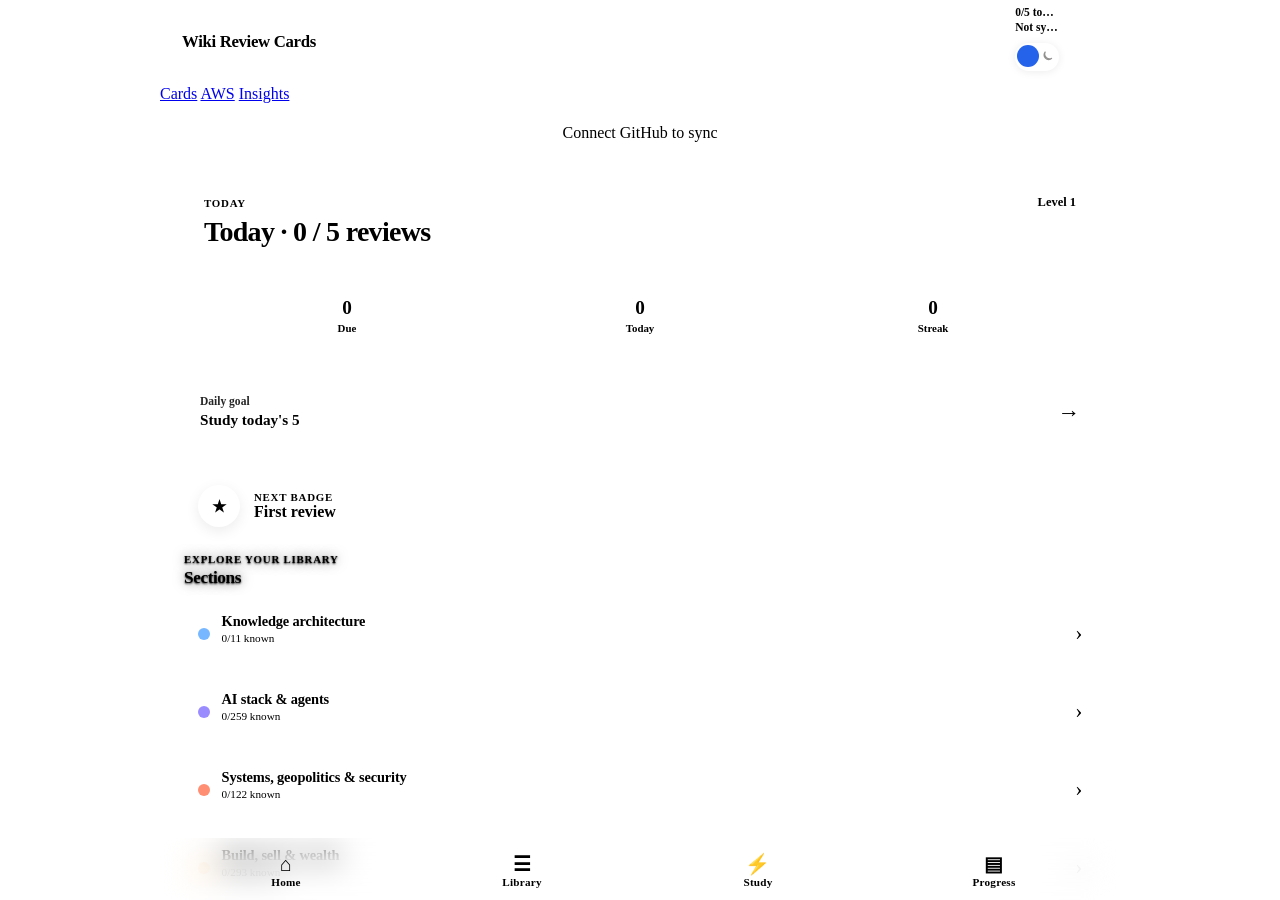
==== index.html @ 507a4bfa "Hide the home agent-log section without dropping library cards. The home page no longer renders From" ====
<!DOCTYPE html>
<html lang="en">
<head>
  <meta charset="UTF-8" />
  <meta name="viewport" content="width=device-width, initial-scale=1.0, viewport-fit=cover" />
  <meta name="theme-color" content="#f6f4ef" />
  <title>Study · Wiki Review Cards</title>
  <link rel="preconnect" href="https://fonts.googleapis.com" />
  <link rel="preconnect" href="https://fonts.gstatic.com" crossorigin />
  <link href="https://fonts.googleapis.com/css2?family=Encode+Sans:wght@400;500;600;700&display=swap" rel="stylesheet" />
  <script src="dong-ui/theme.js"></script>
  <link rel="stylesheet" href="dong-ui/theme.css?v=6" />
  <link rel="stylesheet" href="/ui/shell.css?v=1" />
  <link rel="stylesheet" href="styles.css?v=14" />
  <link rel="stylesheet" href="suite.css?v=2" />
  <link rel="icon" href="data:image/svg+xml,<svg xmlns='http://www.w3.org/2000/svg' viewBox='0 0 100 100'><text y='.9em' font-size='90'>🧠</text></svg>" />
</head>
<body class="dx">
  <a class="skip-link" href="#view-root">Skip to content</a>
  <button type="button" id="practice-focus-exit" class="practice-focus-exit" hidden aria-label="Exit">
    <svg width="18" height="18" viewBox="0 0 24 24" fill="none" stroke="currentColor" stroke-width="2.2" stroke-linecap="round" aria-hidden="true"><path d="M6 6l12 12M18 6 6 18"/></svg>
  </button>
  <div id="app">
    <header id="topbar" class="dx-header">
      <a class="dx-home" href="/" aria-label="Home"><svg viewBox="0 0 24 24" fill="none" stroke="currentColor" stroke-width="2" stroke-linecap="round" stroke-linejoin="round" aria-hidden="true"><path d="M3 10.5 12 3l9 7.5"/><path d="M5 9.5V21h14V9.5"/></svg></a>
      <button id="back-btn" class="icon-btn hidden" aria-label="Back">&#8592;</button>
      <h1 id="topbar-title" class="dx-title">Wiki Review Cards</h1>
      <div class="dx-actions">
        <div id="topbar-status">
          <span id="topbar-meta"></span>
          <span id="sync-label" aria-live="polite"></span>
        </div>
        <button type="button" data-dong-theme-toggle aria-label="Toggle color theme"></button>
      </div>
    </header>
    <nav class="suite-nav dx-tabs" aria-label="Study sections">
      <a class="dx-tab" href="/wiki-flashcards/#/" data-suite="cards">Cards</a>
      <a class="dx-tab" href="/wiki-flashcards/#/aws" data-suite="aws">AWS</a>
      <a class="dx-tab" href="/wiki-flashcards/insights/" data-suite="insights">Insights</a>
    </nav>
    <div id="connect" hidden>
      <button type="button" id="btn-connect">Connect GitHub to sync</button>
    </div>

    <main id="view-root" tabindex="-1">
      <div id="loading" class="dx-on-bg" role="status">Loading concepts&hellip;</div>
    </main>

    <div id="live-status" class="sr-only" role="status" aria-live="polite" aria-atomic="true"></div>
    <div id="study-status" class="sr-only" role="status" aria-live="polite" aria-atomic="true"></div>

    <nav id="tabbar" aria-label="Primary navigation">
      <button type="button" data-tab="home" class="tab nav-tab active">
        <span class="tab-icon nav-icon" aria-hidden="true">&#8962;</span>
        <span>Home</span>
      </button>
      <button type="button" data-tab="library" class="tab nav-tab">
        <span class="tab-icon nav-icon" aria-hidden="true">&#9776;</span>
        <span>Library</span>
      </button>
      <button type="button" data-tab="study" class="tab nav-tab">
        <span class="tab-icon nav-icon" aria-hidden="true">&#9889;</span>
        <span>Study</span>
      </button>
      <button type="button" data-tab="analytics" class="tab nav-tab">
        <span class="tab-icon nav-icon" aria-hidden="true">&#9636;</span>
        <span>Progress</span>
      </button>
    </nav>
  </div>
  <script src="dong-ui/gh-sync.js?v=4"></script>
  <script src="agent-feed.js?v=2"></script>
  <script src="analytics.js?v=8"></script>
  <script src="aws-study.js?v=1"></script>
  <script src="video-dedupe.js?v=1"></script>
  <script src="app.js?v=18"></script>
</body>
</html>
---- dong-ui/theme.css ----
/**
 * dong-ui — CloudCLI-inspired design tokens (original reimplementation).
 * Light: warm cream. Dark: near-black. Toggle via html.dark + theme.js.
 */

:root {
  --background: 44 22% 96%;
  --foreground: 36 25% 4%;
  --card: 0 0% 100%;
  --card-foreground: 36 25% 4%;
  --popover: 0 0% 100%;
  --popover-foreground: 36 25% 4%;
  --primary: 221.2 83.2% 53.3%;
  --primary-foreground: 210 40% 98%;
  --secondary: 44 15% 91%;
  --secondary-foreground: 36 15% 18%;
  --muted: 44 15% 91%;
  --muted-foreground: 40 8% 36%;
  --accent: 44 15% 91%;
  --accent-foreground: 36 15% 18%;
  --destructive: 0 84.2% 60.2%;
  --destructive-foreground: 210 40% 98%;
  --border: 44 14% 87%;
  --input: 44 14% 87%;
  --ring: 221.2 83.2% 53.3%;
  --radius: 0.5rem;

  --bg-hex: #f6f4ef;
  --fg-hex: #0d0b08;
  --card-hex: #ffffff;
  --primary-hex: #2563eb;
  --muted-hex: #ebeae5;
  --muted-fg-hex: #5c574f;
  --border-hex: #e2e0d9;
  --theme-color: #f6f4ef;

  --nav-glass-bg: 44 22% 96% / 0.7;
  --nav-glass-blur: 20px;
  --nav-glass-saturate: 1.8;

  --font-sans: "Encode Sans", -apple-system, BlinkMacSystemFont, "Segoe UI",
    Roboto, "Helvetica Neue", Arial, sans-serif;
  --app-accent: hsl(var(--primary));

  /* Compatibility aliases for existing app CSS (do not clobber HSL tokens) */
  --bg: hsl(var(--background));
  --bg-deep: hsl(var(--secondary));
  --bg-mid: hsl(var(--secondary));
  --bg-raised: hsl(var(--card));
  --bg-card: hsl(var(--card));
  --bg-elevated: hsl(var(--secondary));
  --ink: hsl(var(--foreground));
  --text: hsl(var(--foreground));
  --text-dim: hsl(var(--muted-foreground));
  --text-mute: hsl(var(--muted-foreground));
  --muted-text: hsl(var(--muted-foreground));
  --line: hsl(var(--border));
  --surface: hsl(var(--card) / 0.85);
  --font-body: var(--font-sans);
  --font-ui: var(--font-sans);
  --font-display: var(--font-sans);

  color-scheme: light;
}

html.dark {
  --background: 0 0% 8%;
  --foreground: 40 8% 93%;
  --card: 0 0% 12%;
  --card-foreground: 40 8% 93%;
  --popover: 0 0% 12%;
  --popover-foreground: 40 8% 93%;
  --primary: 217.2 91.2% 59.8%;
  --primary-foreground: 0 0% 8%;
  --secondary: 0 0% 17%;
  --secondary-foreground: 40 8% 93%;
  --muted: 0 0% 17%;
  --muted-foreground: 0 0% 72%;
  --accent: 0 0% 17%;
  --accent-foreground: 40 8% 93%;
  --destructive: 0 62.8% 30.6%;
  --destructive-foreground: 40 8% 93%;
  --border: 0 0% 17%;
  --input: 0 0% 23%;
  --ring: 217.2 91.2% 59.8%;

  --bg-hex: #141414;
  --fg-hex: #efeeec;
  --card-hex: #1f1f1f;
  --primary-hex: #3b82f6;
  --muted-hex: #2b2b2b;
  --muted-fg-hex: #b8b8b8;
  --border-hex: #2b2b2b;
  --theme-color: #141414;

  --nav-glass-bg: 0 0% 12% / 0.55;
  --nav-glass-blur: 24px;
  --nav-glass-saturate: 1.6;

  --bg: hsl(var(--background));
  --bg-deep: hsl(0 0% 6%);
  --bg-mid: hsl(var(--secondary));
  --bg-raised: hsl(var(--card));
  --bg-card: hsl(var(--card));
  --bg-elevated: hsl(var(--secondary));
  --ink: hsl(var(--foreground));
  --text: hsl(var(--foreground));
  --text-dim: hsl(var(--muted-foreground));
  --text-mute: hsl(var(--muted-foreground));
  --muted-text: hsl(var(--muted-foreground));
  --line: hsl(var(--border));
  --surface: hsl(var(--card) / 0.9);

  color-scheme: dark;
}

*,
*::before,
*::after {
  box-sizing: border-box;
}

html {
  -webkit-text-size-adjust: 100%;
}

body {
  margin: 0;
  min-height: 100vh;
  font-family: var(--font-sans);
  color: hsl(var(--foreground));
  background: hsl(var(--background));
  -webkit-font-smoothing: antialiased;
  -moz-osx-font-smoothing: grayscale;
}

body,
div,
section,
article,
aside,
header,
footer,
nav,
main,
h1,
h2,
h3,
h4,
h5,
h6,
p,
span,
ul,
ol,
li,
table,
tr,
td,
th,
form,
label {
  transition: background-color 200ms ease-in-out, border-color 200ms ease-in-out,
    color 200ms ease-in-out;
}

@media (prefers-reduced-motion: reduce) {
  *,
  *::before,
  *::after {
    animation-duration: 0.01ms !important;
    animation-iteration-count: 1 !important;
    transition-duration: 0.01ms !important;
  }
}

.nav-glass {
  background: hsl(var(--nav-glass-bg));
  backdrop-filter: blur(var(--nav-glass-blur)) saturate(var(--nav-glass-saturate));
  -webkit-backdrop-filter: blur(var(--nav-glass-blur))
    saturate(var(--nav-glass-saturate));
}

.ui-card {
  background: hsl(var(--card));
  color: hsl(var(--card-foreground));
  border: 1px solid hsl(var(--border) / 0.7);
  border-radius: calc(var(--radius) + 4px);
  box-shadow: 0 1px 2px hsl(0 0% 0% / 0.04);
}

.ui-btn {
  display: inline-flex;
  align-items: center;
  justify-content: center;
  gap: 0.4rem;
  height: 2.5rem;
  padding: 0 1rem;
  border-radius: var(--radius);
  border: 1px solid transparent;
  font-family: var(--font-sans);
  font-size: 0.875rem;
  font-weight: 500;
  cursor: pointer;
  background: hsl(var(--primary));
  color: hsl(var(--primary-foreground));
  transition: background-color 150ms ease, border-color 150ms ease,
    transform 100ms ease;
}

.ui-btn:hover {
  filter: brightness(1.05);
}

.ui-btn:focus-visible {
  outline: none;
  box-shadow: 0 0 0 3px hsl(var(--ring) / 0.35);
}

.ui-btn-ghost {
  background: hsl(var(--secondary));
  color: hsl(var(--secondary-foreground));
  border-color: hsl(var(--border) / 0.6);
}

.dong-theme-toggle {
  position: fixed;
  top: max(0.75rem, env(safe-area-inset-top));
  right: max(0.75rem, env(safe-area-inset-right));
  z-index: 1000;
  display: inline-flex;
  align-items: center;
  justify-content: center;
  width: 2.75rem;
  height: 1.75rem;
  padding: 0;
  border: 1px solid hsl(var(--border) / 0.7);
  border-radius: 999px;
  background: hsl(var(--card) / 0.85);
  backdrop-filter: blur(12px) saturate(1.4);
  -webkit-backdrop-filter: blur(12px) saturate(1.4);
  color: hsl(var(--foreground));
  cursor: pointer;
  box-shadow: 0 1px 8px hsl(0 0% 0% / 0.08);
}

.dong-theme-toggle:focus-visible {
  outline: none;
  box-shadow: 0 0 0 3px hsl(var(--ring) / 0.35);
}

.dong-theme-toggle__track {
  position: relative;
  width: 100%;
  height: 100%;
  display: flex;
  align-items: center;
  justify-content: space-between;
  padding: 0 0.35rem;
}

.dong-theme-toggle__icon {
  width: 0.85rem;
  height: 0.85rem;
  opacity: 0.45;
}

.dong-theme-toggle__icon.is-active {
  opacity: 1;
  color: hsl(var(--primary));
}

.dong-theme-toggle__knob {
  position: absolute;
  top: 2px;
  left: 2px;
  width: calc(1.75rem - 6px);
  height: calc(1.75rem - 6px);
  border-radius: 999px;
  background: hsl(var(--primary));
  transition: transform 180ms cubic-bezier(0.4, 0, 0.2, 1);
  pointer-events: none;
}

html.dark .dong-theme-toggle__knob {
  transform: translateX(1rem);
}

.dong-topbar {
  position: sticky;
  top: 0;
  z-index: 50;
  display: flex;
  align-items: center;
  justify-content: space-between;
  gap: 0.75rem;
  min-height: 3rem;
  padding: 0.5rem 1rem;
  padding-top: max(0.5rem, env(safe-area-inset-top));
  border-bottom: 1px solid hsl(var(--border) / 0.5);
}

.dong-topbar .dong-theme-toggle {
  position: static;
}

.dong-home-link {
  display: inline-flex;
  align-items: center;
  justify-content: center;
  flex-shrink: 0;
  width: 44px;
  height: 44px;
  margin-left: auto;
  border-radius: 999px;
  color: hsl(var(--muted-foreground));
  text-decoration: none;
  transition: color 0.15s, background-color 0.15s;
}

.dong-home-link:hover,
.dong-home-link:focus-visible {
  color: hsl(var(--foreground));
  background: hsl(var(--muted-foreground) / 0.12);
}

/* App headers often push the toggle right with an auto margin; the link takes that role. */
.dong-home-link + .dong-theme-toggle {
  margin-left: 0 !important;
}
---- styles.css ----
/* =========================================================
   Wiki Flashcards — design tokens
   Surfaces/text/type: dong-ui aliases + mint accent
   ========================================================= */

:root {
  /* Surfaces, type, and accent follow the shell kit. */
  --bg: var(--dx-bg);
  --bg-soft: var(--dx-card-solid);
  --bg-mid: var(--dx-card-solid);
  --bg-raised: var(--dx-card);
  --bg-card: var(--dx-card);
  --bg-elevated: var(--dx-card-solid);
  --border: var(--dx-border);
  --border-soft: var(--dx-border);
  --shadow: var(--dx-shadow);
  --max: 960px;

  /* Text */
  --text: var(--dx-text);
  --text-dim: var(--dx-muted);
  --text-mute: var(--dx-muted);

  /* Accent */
  --accent: var(--dx-accent);
  --accent-soft: var(--dx-accent-soft);
  --accent-border: var(--dx-border);
  --accent-ink: var(--dx-accent-fg);

  /* Semantic — deepened for light backgrounds */
  --green: #15803d;
  --green-soft: rgba(21, 128, 61, 0.14);
  --red: #b42318;
  --red-soft: rgba(180, 35, 24, 0.14);
  --amber: #9a6b00;
  --amber-soft: rgba(154, 107, 0, 0.14);
  --yt: #c62828;
  --hl-ink: #06221f;

  /* Type */
  --font-ui: var(--dx-font);
  --font-display: var(--dx-font);

  /* Shape & motion */
  --radius: var(--dx-radius);
  --radius-sm: var(--dx-radius-sm);
  --radius-card: var(--dx-radius);
  --radius-pill: 999px;
  --shadow-card: var(--dx-shadow);
  --ease-out: cubic-bezier(0.22, 1, 0.36, 1);
  --ease-spring: cubic-bezier(0.34, 1.4, 0.64, 1);
  --dur-fast: 160ms;
  --dur: 280ms;
  --dur-slow: 480ms;

  font-size: 16px;
}

html.dark {
  --bg: var(--dx-bg);
  --bg-soft: var(--dx-card-solid);
  --bg-mid: var(--dx-card-solid);
  --bg-raised: var(--dx-card);
  --bg-card: var(--dx-card);
  --bg-elevated: var(--dx-card-solid);
  --border: var(--dx-border);
  --shadow: var(--dx-shadow);
  --border-soft: var(--dx-border);
  --text: var(--dx-text);
  --text-dim: var(--dx-muted);
  --text-mute: var(--dx-muted);
  --accent: var(--dx-accent);
  --accent-soft: var(--dx-accent-soft);
  --accent-border: var(--dx-border);
  --accent-ink: var(--dx-accent-fg);
  --green: #4ade80;
  --green-soft: rgba(74, 222, 128, 0.14);
  --red: #f07178;
  --red-soft: rgba(240, 113, 120, 0.14);
  --amber: #e8b84a;
  --amber-soft: rgba(232, 184, 74, 0.14);
  --yt: #ff4444;
  --hl-ink: #c8fff6;
  --shadow-card: var(--dx-shadow);
}

* { box-sizing: border-box; margin: 0; padding: 0; }

html, body {
  height: 100%;
  min-height: 100%;
  margin: 0;
  color: var(--dx-text);
  font-family: var(--dx-font);
  font-optical-sizing: auto;
  -webkit-font-smoothing: antialiased;
  -webkit-tap-highlight-color: transparent;
  background-color: transparent;
  background-image: none;
}
html { background-color: var(--dx-bg); }
body.dx { overflow-x: clip; }

#app {
  display: flex;
  flex-direction: column;
  min-height: 100dvh;
  height: 100dvh;
  max-width: min(var(--max), 100%);
  margin: 0 auto;
  position: relative;
  background: transparent;
}

.skip-link {
  position: fixed;
  top: 0.5rem;
  left: 0.5rem;
  z-index: 100;
  transform: translateY(-160%);
  border-radius: 8px;
  background: var(--text);
  color: var(--bg);
  padding: 0.65rem 0.85rem;
  min-height: 44px;
  font-weight: 700;
}
.skip-link:focus { transform: translateY(0); }

.sr-only {
  position: absolute !important;
  width: 1px !important;
  height: 1px !important;
  padding: 0 !important;
  margin: -1px !important;
  overflow: hidden !important;
  clip: rect(0, 0, 0, 0) !important;
  white-space: nowrap !important;
  border: 0 !important;
}

/* ---------- Top bar ---------- */
#topbar {
  position: sticky;
  top: 0;
  z-index: 50;
  display: flex;
  align-items: center;
  gap: 10px;
  min-height: 56px;
  min-width: 0;
  padding: 6px max(12px, env(safe-area-inset-right)) 6px max(12px, env(safe-area-inset-left));
  padding-top: max(6px, env(safe-area-inset-top));
  background: var(--dx-header);
  backdrop-filter: blur(var(--dx-blur)) saturate(1.4);
  -webkit-backdrop-filter: blur(var(--dx-blur)) saturate(1.4);
  border-bottom: 1px solid var(--dx-border);
  color: var(--dx-text);
}
#topbar-title,
#topbar h1 {
  font-family: var(--dx-font);
  color: var(--dx-text);
  margin: 0;
  font-size: 1.05rem;
  font-weight: 700;
  flex: 1 1 auto;
  min-width: 0;
  overflow: hidden;
  text-overflow: ellipsis;
  white-space: nowrap;
  letter-spacing: -0.02em;
  line-height: 1.2;
}
#topbar-title.hidden { display: none; }
#topbar-status {
  display: flex;
  flex-direction: column;
  align-items: flex-end;
  justify-content: center;
  min-width: 0;
  max-width: 46%;
  gap: 1px;
  flex: 0 1 auto;
}
#topbar-meta:empty { display: none; }
#topbar-meta,
#sync-label {
  max-width: 100%;
  overflow: hidden;
  text-overflow: ellipsis;
  white-space: nowrap;
  font-size: 0.72rem;
  line-height: 1.2;
  color: var(--text-dim);
  font-weight: 600;
  font-variant-numeric: tabular-nums;
}
#connect {
  flex-shrink: 0;
  padding: 0.55rem 0.85rem 0;
}
#connect[hidden] { display: none; }
#btn-connect {
  width: 100%;
  min-height: 44px;
  border-radius: var(--dx-radius-sm);
  border: 1px solid var(--dx-border);
  background: var(--dx-card);
  color: var(--dx-text);
  font: 600 0.92rem/1 var(--dx-font);
  cursor: pointer;
}
#btn-connect:active { transform: scale(0.99); }
#topbar .dong-theme-toggle {
  position: static;
  flex-shrink: 0;
  width: 44px;
  height: 44px;
  min-width: 44px;
  min-height: 44px;
  border: 0;
  background: transparent;
  box-shadow: none;
}
#topbar .dong-theme-toggle__track {
  width: 44px;
  height: 28px;
  border: 1px solid var(--border);
  border-radius: 999px;
  background: color-mix(in srgb, var(--bg-raised) 88%, transparent);
  box-shadow: 0 1px 8px rgba(20, 18, 12, 0.08);
}
.icon-btn {
  background: var(--bg-raised);
  border: 1px solid var(--border);
  color: var(--text);
  border-radius: var(--radius-sm);
  width: 44px;
  height: 44px;
  font-size: 1.15rem;
  cursor: pointer;
  flex-shrink: 0;
  display: inline-flex;
  align-items: center;
  justify-content: center;
  transition: background var(--dur-fast) var(--ease-out), border-color var(--dur-fast) var(--ease-out), transform var(--dur-fast) var(--ease-out);
}
.icon-btn:hover { background: var(--bg-elevated); }
.icon-btn:active { transform: scale(0.96); }
.hidden { display: none !important; }

/* ---------- Main ---------- */
#view-root {
  flex: 1;
  width: 100%;
  overflow-y: auto;
  padding: 1rem 1rem calc(6rem + env(safe-area-inset-bottom));
  -webkit-overflow-scrolling: touch;
  scrollbar-width: thin;
  scrollbar-color: var(--border) transparent;
}
#loading {
  color: var(--text-dim);
  text-align: center;
  padding: 56px 0;
  font-weight: 500;
  letter-spacing: 0.02em;
}

/* ---------- Tab bar ---------- */
#tabbar {
  position: fixed;
  left: 50%;
  bottom: 0;
  z-index: 25;
  display: grid;
  grid-template-columns: repeat(4, 1fr);
  width: min(100%, var(--max));
  transform: translateX(-50%);
  border-top: 1px solid var(--dx-border);
  background: var(--dx-header);
  box-shadow: var(--dx-shadow);
  backdrop-filter: blur(16px);
  -webkit-backdrop-filter: blur(16px);
  padding: 0.25rem 0.5rem env(safe-area-inset-bottom);
}
.tab,
.nav-tab {
  position: relative;
  display: flex;
  min-height: 58px;
  min-width: 44px;
  align-items: center;
  justify-content: center;
  flex-direction: column;
  gap: 0.15rem;
  border: 0;
  background: transparent;
  color: var(--text-mute);
  font: inherit;
  font-family: var(--font-ui);
  font-size: 0.7rem;
  font-weight: 650;
  letter-spacing: 0.02em;
  cursor: pointer;
}
.tab::before,
.nav-tab::before {
  content: "";
  position: absolute;
  top: -0.25rem;
  width: 2rem;
  height: 3px;
  border-radius: 0 0 3px 3px;
  background: var(--accent);
  opacity: 0;
  transform: scaleX(0);
  transition: opacity 0.18s ease, transform 0.18s ease;
}
.tab.active,
.nav-tab.active {
  color: var(--accent);
}
.tab.active::before,
.nav-tab.active::before {
  opacity: 1;
  transform: scaleX(1);
}
.tab-icon,
.nav-icon {
  font-size: 1.25rem;
  line-height: 1;
}

/* ---------- Panels ---------- */
.panel {
  background: var(--dx-card);
  border: 1px solid var(--dx-border);
  border-radius: var(--dx-radius);
  padding: 16px;
  margin-bottom: 12px;
  box-shadow: var(--dx-shadow);
  color: var(--dx-text);
}

/* ---------- Insights-aligned dashboard language ---------- */
.eyebrow {
  display: block;
  color: var(--text-mute);
  font-size: 0.68rem;
  font-weight: 750;
  letter-spacing: 0.07em;
  text-transform: uppercase;
}
.learning-hero {
  border: 1px solid var(--dx-border);
  border-radius: var(--dx-radius);
  background: var(--dx-card);
  box-shadow: var(--dx-shadow);
  padding: 1.2rem;
  margin-bottom: 0.75rem;
}
.hero-topline,
.section-heading {
  display: flex;
  align-items: center;
  justify-content: space-between;
  gap: 1rem;
}
.hero-xp {
  color: var(--accent);
  font-size: 0.78rem;
  font-weight: 800;
}
.learning-hero h2,
.section-heading h2 {
  margin: 0;
  color: var(--text);
  letter-spacing: -0.025em;
}
.learning-hero h2 {
  margin: 0.35rem 0 0.85rem;
  font-size: clamp(1.25rem, 4.5vw, 1.75rem);
  font-weight: 750;
}
.hero-subtext {
  margin: 0.55rem 0 0;
  color: var(--text-mute);
  font-size: 0.78rem;
  font-weight: 600;
}
.status-stats {
  display: grid;
  grid-template-columns: repeat(3, 1fr);
  gap: 0.45rem;
  margin-top: 1rem;
}
.status-stats > * {
  min-width: 0;
  min-height: 62px;
  border: 1px solid var(--border);
  border-radius: 12px;
  background: var(--bg);
  color: var(--text);
  font: inherit;
  text-align: center;
  padding: 10px 6px;
}
.status-stats strong {
  display: block;
  font-size: 1.2rem;
  line-height: 1.1;
}
.status-stats span {
  display: block;
  margin-top: 0.25rem;
  color: var(--text-mute);
  font-size: 0.68rem;
  font-weight: 600;
}
.status-stats > button {
  cursor: pointer;
}
.goal-row {
  display: flex;
  flex-wrap: wrap;
  gap: 8px;
  margin: 0.65rem 0 0.4rem;
}
.goal-chip {
  background: var(--bg-raised);
  border: 1px solid var(--border);
  color: var(--text-dim);
  border-radius: var(--radius-pill);
  padding: 0.45rem 0.85rem;
  min-height: 44px;
  font: inherit;
  font-size: 0.72rem;
  font-weight: 650;
  cursor: pointer;
}
.goal-chip.active {
  background: var(--accent);
  color: var(--accent-ink);
  border-color: var(--accent);
  font-weight: 750;
}
.goal-track {
  height: 4px;
  margin-top: 0.5rem;
  background: color-mix(in srgb, var(--border) 75%, var(--bg));
  border-radius: var(--radius-pill);
  overflow: hidden;
}
.srs-grid {
  display: grid;
  grid-template-columns: repeat(4, 1fr);
  gap: 0.45rem;
  margin-top: 1rem;
}
.srs-grid > * {
  min-width: 0;
  min-height: 62px;
  border: 1px solid var(--border);
  border-radius: 12px;
  background: var(--bg);
  color: var(--text);
  font: inherit;
  text-align: center;
  padding: 10px 4px;
}
.srs-grid strong {
  display: block;
  font-size: 1.2rem;
  line-height: 1.1;
}
.srs-grid span {
  display: block;
  margin-top: 0.25rem;
  color: var(--text-mute);
  font-size: 0.62rem;
  font-weight: 600;
}
.fluent-chip {
  display: inline-flex;
  align-items: center;
  min-height: 44px;
  margin: 0 8px 8px 0;
  padding: 0.45rem 0.85rem;
  border: 1px solid var(--border);
  border-radius: var(--radius-pill);
  background: var(--bg-raised);
  color: var(--text);
  font: inherit;
  font-size: 0.8rem;
  font-weight: 650;
  cursor: pointer;
}
.primary-action {
  display: flex;
  width: 100%;
  min-height: 68px;
  align-items: center;
  justify-content: space-between;
  gap: 1rem;
  margin-bottom: 1.5rem;
  padding: 0.9rem 1rem;
  border: 0;
  border-radius: var(--radius);
  background: var(--dx-accent);
  box-shadow: var(--dx-shadow);
  color: var(--dx-accent-fg);
  font: inherit;
  text-align: left;
  cursor: pointer;
  transition: transform var(--dur-fast) var(--ease-out), box-shadow var(--dur-fast) var(--ease-out), opacity var(--dur-fast);
}
.primary-action:hover { box-shadow: 0 10px 26px rgba(62, 207, 191, 0.34); }
.primary-action:active { transform: scale(0.985); }
.primary-action small {
  display: block;
  margin-bottom: 0.2rem;
  font-size: 0.72rem;
  font-weight: 650;
  opacity: 0.85;
}
.primary-action strong {
  display: -webkit-box;
  overflow: hidden;
  font-size: 0.95rem;
  line-height: 1.35;
  -webkit-box-orient: vertical;
  -webkit-line-clamp: 2;
}
.primary-arrow {
  flex-shrink: 0;
  font-size: 1.4rem;
}
.primary-action:disabled {
  opacity: 0.42;
  cursor: default;
  box-shadow: none;
  transform: none;
}
.home-section { margin: 0 0 1.6rem; }
.section-heading { margin: 0 0 0.7rem; }
.section-heading h2 {
  margin-top: 0.15rem;
  font-size: 1.08rem;
  font-weight: 750;
}

.level-card,
.milestone-card,
.next-badge {
  border-radius: var(--radius);
}
.level-card {
  display: flex;
  align-items: center;
  gap: 0.9rem;
  margin-bottom: 0.75rem;
  padding: 1rem;
  border: 1px solid var(--border);
  border-radius: calc(var(--radius-card) + 4px);
  background: var(--dx-card);
  box-shadow: var(--dx-shadow);
}
.level-orb {
  display: grid;
  width: 58px;
  height: 58px;
  flex-shrink: 0;
  place-items: center;
  border: 5px solid var(--accent);
  border-radius: 50%;
  background: var(--bg-raised);
  color: var(--accent);
  font-size: 1.25rem;
  font-weight: 850;
  box-shadow: 0 5px 18px rgba(20, 18, 12, 0.09);
}
.level-main { min-width: 0; flex: 1; }
.level-main h2,
.milestone-card h2,
.next-badge h2 {
  margin: 0.1rem 0 0;
  color: var(--text);
  font-size: 1.1rem;
  letter-spacing: -0.025em;
}
.milestone-card h2,
.next-badge h2 { font-size: 0.95rem; }
.level-main p {
  margin: 0.2rem 0 0.55rem;
  color: var(--text-mute);
  font-size: 0.7rem;
}
.level-card > strong {
  align-self: flex-start;
  color: var(--accent);
  font-size: 0.75rem;
  white-space: nowrap;
}
.milestone-card,
.next-badge {
  display: flex;
  align-items: center;
  gap: 0.85rem;
  margin-bottom: 1.5rem;
  padding: 0.9rem;
  border: 1px solid var(--dx-border);
  border-radius: var(--dx-radius);
  background: var(--dx-card);
  color: var(--dx-text);
}
.milestone-card { margin-bottom: 0.75rem; }
button.milestone-card {
  width: 100%;
  text-align: left;
  font: inherit;
  color: inherit;
  cursor: pointer;
}
.milestone-card > div:nth-child(2),
.next-badge > div { min-width: 0; flex: 1; }
.milestone-card p,
.next-badge p {
  margin: 0.2rem 0 0;
  color: var(--text-dim);
  font-size: 0.76rem;
}
.milestone-icon {
  display: grid;
  width: 42px;
  height: 42px;
  flex-shrink: 0;
  place-items: center;
  border-radius: 50%;
  background: var(--bg-raised);
  color: var(--accent);
  font-size: 1rem;
  font-weight: 850;
  box-shadow: 0 4px 14px rgba(20, 18, 12, 0.08);
}
.milestone-card > button {
  width: 44px;
  height: 44px;
  flex-shrink: 0;
  border: 0;
  border-radius: 50%;
  background: transparent;
  color: var(--text);
  font-size: 1.4rem;
  cursor: pointer;
}
.progress-stat-grid {
  display: grid;
  grid-template-columns: repeat(3, minmax(0, 1fr));
  gap: 0.55rem;
  margin-bottom: 0.75rem;
}
.progress-stat-grid > * {
  display: flex;
  min-width: 0;
  min-height: 74px;
  align-items: center;
  justify-content: center;
  flex-direction: column;
  padding: 0.5rem;
  border: 1px solid var(--border);
  border-radius: 12px;
  background: var(--bg);
  color: var(--text);
  font: inherit;
  text-align: center;
}
.progress-stat-grid button { cursor: pointer; }
.progress-stat-grid strong {
  display: block;
  font-size: 1.2rem;
  line-height: 1.1;
}
.progress-stat-grid span {
  display: block;
  margin-top: 0.25rem;
  color: var(--text-mute);
  font-size: 0.68rem;
  font-weight: 600;
}
.achievement-total {
  color: var(--text-mute);
  font-size: 0.78rem;
  font-weight: 700;
}
.achievement-grid {
  display: grid;
  grid-template-columns: repeat(2, minmax(0, 1fr));
  gap: 0.6rem;
}
.achievement-card {
  min-height: 166px;
  border: 1px solid var(--border);
  border-radius: var(--radius);
  background: var(--bg-raised);
  padding: 0.8rem;
}
.achievement-card.locked {
  border-color: var(--border);
  background: var(--bg);
}
.achievement-card.unlocked {
  border-color: var(--accent-border);
  background: linear-gradient(155deg, var(--accent-soft), var(--bg-raised) 68%);
}
.achievement-icon {
  display: grid;
  width: 38px;
  height: 38px;
  place-items: center;
  margin-bottom: 0.65rem;
  border-radius: 50%;
  background: var(--bg-soft);
  color: var(--accent);
  font-size: 0.85rem;
  font-weight: 850;
}
.achievement-card.unlocked .achievement-icon {
  background: #0b5c56;
  color: #fff;
}
.achievement-card h3 { margin: 0 0 0.3rem; font-size: 0.82rem; }
.achievement-card p {
  min-height: 2.4em;
  margin: 0 0 0.65rem;
  color: var(--text-mute);
  font-size: 0.68rem;
  line-height: 1.35;
}
.achievement-card > span {
  color: var(--text-mute);
  font-size: 0.65rem;
  font-weight: 750;
}
.achievement-card.unlocked > span { color: var(--accent); }
.local-note {
  margin: 1.25rem 0 0;
  color: var(--text-mute);
  font-size: 0.72rem;
  text-align: center;
}

.toast {
  position: fixed;
  left: 50%;
  bottom: calc(4.5rem + env(safe-area-inset-bottom));
  transform: translateX(-50%);
  z-index: 40;
  padding: 0.45rem 0.85rem;
  border-radius: 999px;
  background: var(--text);
  color: var(--bg);
  font-size: 0.8rem;
  font-weight: 600;
  opacity: 0;
  pointer-events: none;
  transition: opacity 0.2s;
}
.toast.show { opacity: 1; }

/* ---------- Home stats (legacy surfaces still used elsewhere) ---------- */
.stat-grid {
  display: grid;
  grid-template-columns: repeat(3, 1fr);
  gap: 10px;
  margin-bottom: 14px;
}
.stat {
  background: linear-gradient(180deg, var(--bg-raised) 0%, var(--bg-card) 100%);
  border: 1px solid var(--border-soft);
  border-radius: var(--radius);
  padding: 14px 8px 12px;
  text-align: center;
  transition: border-color var(--dur-fast) var(--ease-out), transform var(--dur-fast) var(--ease-out);
}
.stat:active { transform: scale(0.98); }
.stat .num {
  font-family: var(--font-display);
  font-size: 1.55rem;
  font-weight: 800;
  letter-spacing: -0.03em;
  line-height: 1.1;
}
.stat .lbl {
  font-size: 0.68rem;
  color: var(--text-dim);
  margin-top: 4px;
  font-weight: 600;
  text-transform: uppercase;
  letter-spacing: 0.04em;
}
.stat.due .num { color: var(--amber); }
.stat.known .num { color: var(--green); }
.stat.streak .num { color: var(--accent); }

.big-btn {
  display: block;
  width: 100%;
  background: var(--dx-accent);
  color: var(--dx-accent-fg);
  border: none;
  border-radius: var(--radius);
  padding: 16px;
  min-height: 52px;
  font-family: var(--font-ui);
  font-size: 1.05rem;
  font-weight: 800;
  letter-spacing: -0.01em;
  cursor: pointer;
  margin-bottom: 10px;
  box-shadow: 0 6px 20px rgba(62, 207, 191, 0.22);
  transition: transform var(--dur-fast) var(--ease-out), box-shadow var(--dur-fast) var(--ease-out), opacity var(--dur-fast);
}
.big-btn:hover { box-shadow: 0 8px 24px rgba(62, 207, 191, 0.3); }
.big-btn:active { transform: scale(0.985); }
.big-btn.secondary {
  background: var(--bg-raised);
  color: var(--text);
  border: 1px solid var(--border);
  font-weight: 650;
  box-shadow: none;
}
.big-btn.secondary:hover { background: var(--bg-elevated); box-shadow: none; }
.big-btn:disabled {
  opacity: 0.42;
  cursor: default;
  box-shadow: none;
  transform: none;
}

.section-row {
  display: flex;
  align-items: center;
  gap: 12px;
  width: 100%;
  background: var(--bg-raised);
  border: 1px solid var(--border);
  border-radius: var(--radius-card);
  padding: 0.75rem 0.85rem;
  min-height: 70px;
  margin-bottom: 8px;
  color: inherit;
  font: inherit;
  text-align: left;
  cursor: pointer;
  box-shadow: var(--shadow-card);
  transition: border-color var(--dur-fast) var(--ease-out), background var(--dur-fast) var(--ease-out), transform var(--dur-fast) var(--ease-out);
}
button.section-row,
button.concept-row,
button.flashcard {
  width: 100%;
  font: inherit;
  color: inherit;
  text-align: left;
  appearance: none;
  -webkit-appearance: none;
}
.section-row:active {
  transform: scale(0.99);
  border-color: var(--accent-border);
}
.section-dot {
  width: 12px;
  height: 12px;
  border-radius: 50%;
  flex-shrink: 0;
  box-shadow: 0 0 0 3px rgba(255, 255, 255, 0.04);
}
.section-row-main {
  min-width: 0;
  flex: 1;
}
.section-row .name {
  display: block;
  font-size: 0.9rem;
  font-weight: 700;
  letter-spacing: -0.01em;
}
.section-row .counts {
  display: block;
  margin: 0.15rem 0 0.4rem;
  font-size: 0.7rem;
  color: var(--text-mute);
  text-align: left;
  font-weight: 500;
}
.section-chevron {
  flex-shrink: 0;
  color: var(--text-mute);
  font-size: 1.35rem;
}
.progress-track {
  width: 100%;
  height: 7px;
  background: color-mix(in srgb, var(--border) 75%, var(--bg));
  border-radius: var(--radius-pill);
  overflow: hidden;
}
.learning-hero .progress-track { margin: 0; }
.section-row .progress-track { height: 4px; }
/* Motion 2: progress fill */
.progress-fill {
  display: block;
  height: 100%;
  background: linear-gradient(90deg, #2bb8b0, var(--green));
  border-radius: var(--radius-pill);
  transform-origin: left center;
  animation: progress-draw var(--dur-slow) var(--ease-out) both;
  transition: width var(--dur-slow) var(--ease-out);
}
@keyframes progress-draw {
  from { transform: scaleX(0); }
  to { transform: scaleX(1); }
}

h2.head {
  font-family: var(--font-ui);
  font-size: 0.78rem;
  color: var(--text-dim);
  text-transform: uppercase;
  letter-spacing: 0.08em;
  font-weight: 700;
  margin: 20px 0 10px;
}

/* ---------- Library ---------- */
#search-box {
  width: 100%;
  background: var(--bg-raised);
  border: 1px solid var(--border);
  border-radius: var(--radius-card);
  color: var(--text);
  padding: 14px 14px;
  min-height: 48px;
  font-family: var(--font-ui);
  font-size: 0.95rem;
  margin-bottom: 10px;
  box-shadow: var(--shadow-card);
  transition: border-color var(--dur-fast) var(--ease-out), box-shadow var(--dur-fast) var(--ease-out);
}
#search-box::placeholder { color: var(--text-mute); }
#search-box:focus {
  outline: none;
  border-color: var(--accent);
  box-shadow: 0 0 0 3px var(--accent-soft);
}

.filter-row { display: flex; gap: 8px; margin-bottom: 12px; flex-wrap: wrap; }
.filter-chip {
  background: var(--bg-raised);
  border: 1px solid var(--border);
  color: var(--text-dim);
  border-radius: var(--radius-pill);
  padding: 0.45rem 0.85rem;
  min-height: 44px;
  font-family: var(--font-ui);
  font-size: 0.72rem;
  font-weight: 650;
  cursor: pointer;
  box-shadow: var(--shadow-card);
  transition: background var(--dur-fast) var(--ease-out), color var(--dur-fast), border-color var(--dur-fast), transform var(--dur-fast);
}
.filter-chip:active { transform: scale(0.97); }
.filter-chip.active,
html.dark .filter-chip.active {
  background: var(--dx-accent);
  color: var(--dx-accent-fg);
  border-color: var(--dx-accent);
  font-weight: 750;
}

.lib-group {
  margin-bottom: 8px;
  border: 1px solid var(--border);
  border-radius: var(--radius-card);
  background: var(--bg-raised);
  box-shadow: var(--shadow-card);
  padding: 2px 10px 6px;
}
.lib-group-head {
  display: flex;
  align-items: center;
  gap: 10px;
  width: 100%;
  padding: 14px 4px;
  min-height: 48px;
  border: 0;
  background: transparent;
  color: inherit;
  font: inherit;
  text-align: left;
  cursor: pointer;
  user-select: none;
}
.lib-group-head .name {
  flex: 1;
  font-weight: 700;
  font-size: 0.95rem;
  letter-spacing: -0.01em;
}
.lib-group-head .cnt { color: var(--text-dim); font-size: 0.8rem; font-weight: 500; }
.lib-group-head .chev {
  color: var(--text-dim);
  transition: transform var(--dur) var(--ease-out);
}
.lib-group.open .chev { transform: rotate(90deg); }

.concept-row {
  width: 100%;
  background: var(--bg-raised);
  border: 1px solid var(--border);
  border-radius: var(--radius-card);
  padding: 13px 14px;
  margin-bottom: 8px;
  color: inherit;
  font: inherit;
  text-align: left;
  cursor: pointer;
  box-shadow: var(--shadow-card);
  transition: border-color var(--dur-fast) var(--ease-out), transform var(--dur-fast) var(--ease-out);
}
.concept-row:active {
  transform: scale(0.99);
  border-color: var(--accent-border);
}
.concept-row .t {
  font-size: 0.93rem;
  font-weight: 650;
  display: flex;
  align-items: center;
  gap: 8px;
  flex-wrap: wrap;
  letter-spacing: -0.01em;
}
.row-emoji { font-size: 1.15rem; line-height: 1; flex-shrink: 0; }
.row-author { font-size: 0.72rem; color: var(--text-dim); margin-top: 5px; font-weight: 500; }
.detail-emoji { margin-right: 8px; }
.card-emoji { font-size: 2.6rem; line-height: 1; margin-bottom: 12px; text-align: center; }
.card-emoji.small { font-size: 1.6rem; margin-bottom: 8px; text-align: left; }

mark.hl {
  background: var(--accent-soft);
  color: var(--hl-ink);
  font-weight: 750;
  padding: 0 3px;
  border-radius: 4px;
}

.video-list { display: flex; flex-direction: column; gap: 8px; margin-top: 14px; }
.video-list.compact { margin-top: 12px; }
.video-row {
  display: flex;
  align-items: center;
  gap: 10px;
  background: var(--bg-elevated);
  border: 1px solid var(--border);
  border-radius: var(--radius-sm);
  padding: 10px;
  min-height: 48px;
  color: var(--text);
}
.video-list.compact .video-row { padding: 8px 10px; }
.video-thumb {
  flex-shrink: 0;
  width: 88px;
  height: 50px;
  object-fit: cover;
  border-radius: 8px;
  background: var(--bg-mid);
}
.video-actions {
  margin-left: auto;
  display: flex;
  align-items: center;
  gap: 6px;
  flex-shrink: 0;
}
.video-act {
  font-size: 0.7rem;
  font-weight: 700;
  padding: 7px 11px;
  min-height: 44px;
  display: inline-flex;
  align-items: center;
  border-radius: var(--radius-pill);
  text-decoration: none;
  white-space: nowrap;
  background: rgba(198, 40, 40, 0.1);
  border: 1px solid rgba(198, 40, 40, 0.3);
  color: var(--yt);
  transition: opacity var(--dur-fast);
}
.video-act.primary {
  background: var(--accent-soft);
  border-color: var(--accent-border);
  color: var(--accent);
}
.video-act:active { opacity: 0.8; }

/* One video's concept set (landing target from Wiki Insights) */
.vid-hero {
  background: var(--bg-card);
  border: 1px solid var(--border);
  border-radius: var(--radius);
  padding: 14px;
  margin-bottom: 14px;
}
.vid-hero-thumb {
  width: 100%;
  aspect-ratio: 16 / 9;
  object-fit: cover;
  border-radius: var(--radius-sm);
  background: var(--bg-mid);
  margin-bottom: 12px;
}
.vid-hero-title { font-size: 1rem; font-weight: 700; line-height: 1.32; }
.vid-hero-meta { font-size: 0.76rem; color: var(--text-dim); margin-top: 4px; }
.vid-hero-actions { display: flex; flex-wrap: wrap; gap: 8px; margin-top: 12px; }
.vid-act {
  flex: 1 1 auto;
  text-align: center;
  font-size: 0.8rem;
  font-weight: 700;
  padding: 10px 14px;
  min-height: 44px;
  display: inline-flex;
  align-items: center;
  justify-content: center;
  border-radius: var(--radius-pill);
  text-decoration: none;
  background: rgba(198, 40, 40, 0.1);
  border: 1px solid rgba(198, 40, 40, 0.3);
  color: var(--yt);
}
.vid-act.primary {
  background: var(--accent-soft);
  border-color: var(--accent-border);
  color: var(--accent);
}
.vid-act:active { opacity: 0.8; }
.video-yt {
  flex-shrink: 0;
  width: 28px;
  height: 28px;
  border-radius: 50%;
  background: var(--yt);
  color: #fff;
  display: flex;
  align-items: center;
  justify-content: center;
  font-size: 0.7rem;
  font-weight: 800;
}
.video-meta { display: flex; flex-direction: column; gap: 2px; min-width: 0; }
.video-title { font-size: 0.82rem; font-weight: 650; line-height: 1.3; }
.video-author { font-size: 0.7rem; color: var(--text-dim); }

.badge {
  font-size: 0.62rem;
  font-weight: 800;
  padding: 3px 8px;
  border-radius: var(--radius-pill);
  text-transform: uppercase;
  letter-spacing: 0.04em;
  flex-shrink: 0;
}
.badge.known { background: var(--green-soft); color: var(--green); }
.badge.unknown { background: var(--red-soft); color: var(--red); }
.badge.due { background: var(--amber-soft); color: var(--amber); }

.kw-row { display: flex; flex-wrap: wrap; gap: 6px; margin-top: 8px; }
.kw {
  font-size: 0.7rem;
  font-weight: 600;
  color: var(--accent);
  background: var(--accent-soft);
  border: 1px solid var(--accent-border);
  border-radius: var(--radius-pill);
  padding: 4px 10px;
}

/* ---------- Detail ---------- */
.detail-title {
  font-family: var(--font-display);
  font-size: 1.35rem;
  font-weight: 750;
  margin-bottom: 10px;
  letter-spacing: -0.02em;
  line-height: 1.25;
}
.detail-def {
  font-size: 0.95rem;
  line-height: 1.6;
  color: var(--text);
  margin: 12px 0;
}
.qa-block { margin: 12px 0; }
.qa-block .q { font-weight: 700; color: var(--accent); margin-bottom: 6px; }
.qa-block .a { color: var(--text-dim); line-height: 1.55; }
.qa-block .a.hidden { display: none; }
.reveal-answer {
  display: inline-flex;
  align-items: center;
  min-height: 44px;
  margin-top: 8px;
  padding: 8px 14px;
  border: 1px solid var(--border);
  border-radius: var(--radius-pill);
  background: var(--bg-raised);
  color: var(--accent);
  font: inherit;
  font-size: 0.8rem;
  font-weight: 700;
  cursor: pointer;
}
.qa-block .x {
  margin-top: 10px;
  padding-top: 10px;
  border-top: 1px solid var(--border-soft);
  color: var(--text);
  line-height: 1.55;
  font-size: 0.92rem;
}
.related-list { display: flex; flex-direction: column; gap: 8px; }
.related-link {
  background: var(--bg-raised);
  border: 1px solid var(--border-soft);
  border-radius: var(--radius-sm);
  padding: 13px 14px;
  min-height: 48px;
  font-family: var(--font-ui);
  font-size: 0.88rem;
  font-weight: 600;
  cursor: pointer;
  color: var(--text);
  text-align: left;
  transition: border-color var(--dur-fast), background var(--dur-fast);
}
.related-link:active {
  border-color: var(--accent-border);
  background: var(--bg-elevated);
}

.toggle-known-btn {
  width: 100%;
  border-radius: var(--radius);
  border: 1px solid var(--border);
  padding: 14px;
  min-height: 48px;
  font-family: var(--font-ui);
  font-size: 0.95rem;
  font-weight: 700;
  cursor: pointer;
  margin: 14px 0;
  background: var(--bg-raised);
  color: var(--text);
  transition: background var(--dur-fast), border-color var(--dur-fast), color var(--dur-fast);
}
.toggle-known-btn.is-known {
  background: var(--green-soft);
  color: var(--green);
  border-color: rgba(74, 222, 128, 0.45);
}

/* ---------- Study ---------- */
html,
body,
#view-root,
#flashcard {
  overscroll-behavior-x: none;
}

.study-session {
  display: flex;
  flex-direction: column;
  gap: 14px;
  width: 100%;
  max-width: 560px;
  margin-inline: auto;
}

.study-progress-wrap {
  display: flex;
  flex-direction: column;
  gap: 8px;
}

.practice-session-row {
  display: flex;
  align-items: center;
  justify-content: space-between;
  gap: 12px;
  min-height: 28px;
}

.study-progress {
  margin: 0;
  font-size: 0.85rem;
  font-weight: 700;
  font-variant-numeric: tabular-nums;
  color: var(--dx-text);
  text-align: left;
}

.study-progress-bar {
  height: 4px;
  border-radius: 999px;
  background: var(--dx-border);
  overflow: hidden;
}

.study-progress-fill {
  height: 100%;
  width: 0%;
  border-radius: inherit;
  background: linear-gradient(90deg, var(--red), var(--accent));
  transition: width 0.28s var(--ease-out);
}

.practice-combo {
  flex: 0 0 auto;
  padding: 0.2rem 0.55rem;
  border-radius: var(--radius-pill);
  background: var(--red-soft);
  color: var(--red);
  font-size: 0.78rem;
  font-weight: 800;
  letter-spacing: 0.02em;
}

.practice-combo[hidden] { display: none !important; }

.flashcard {
  position: relative;
  display: flex;
  flex-direction: column;
  align-items: center;
  justify-content: center;
  width: 100%;
  min-height: clamp(220px, 42dvh, 380px);
  padding: clamp(22px, 3vw, 40px);
  border: 1px solid var(--dx-border);
  border-radius: var(--dx-radius);
  background: var(--dx-card);
  color: var(--dx-text);
  font: inherit;
  text-align: center;
  cursor: pointer;
  box-shadow: var(--dx-shadow);
  user-select: none;
  -webkit-user-select: none;
  touch-action: pan-y;
  overscroll-behavior: contain;
  transition:
    border-color 0.28s var(--ease-out),
    box-shadow 0.28s var(--ease-out),
    transform 0.28s var(--ease-out);
}
.flashcard:focus-visible {
  outline: none;
  border-color: var(--accent);
  box-shadow: 0 0 0 3px var(--accent-soft);
}
.flashcard:active { transform: translateY(0) scale(0.995); }
.flashcard.is-flipped {
  border-color: var(--dx-accent);
  justify-content: flex-start;
}
.flashcard-face { width: 100%; }
.flashcard-front {
  display: flex;
  flex-direction: column;
  align-items: center;
  justify-content: center;
  gap: 14px;
  min-height: clamp(180px, 34dvh, 300px);
}
.flashcard-back {
  display: flex;
  flex-direction: column;
  align-items: center;
  justify-content: center;
  gap: 8px;
  width: 100%;
  min-height: clamp(180px, 34dvh, 300px);
  animation: face-settle 0.32s var(--ease-out) both;
}
.flashcard-back[hidden],
.flashcard-front[hidden] { display: none !important; }
.flashcard-hint {
  font-size: 0.82rem;
  color: var(--dx-muted);
  letter-spacing: 0.04em;
  text-transform: uppercase;
}
@keyframes face-settle {
  from { opacity: 0; transform: translateY(8px); }
  to { opacity: 1; transform: none; }
}
.flashcard .q-text {
  font-family: var(--font-display);
  font-size: clamp(1.15rem, 4.6vw, 1.65rem);
  font-weight: 700;
  line-height: 1.35;
  letter-spacing: -0.02em;
  max-width: 22em;
}
.flashcard .a-text {
  font-size: 1.15rem;
  font-weight: 650;
  line-height: 1.5;
  max-width: 22em;
}
.flashcard .x-text {
  margin-top: 14px;
  padding: 12px 13px;
  border-radius: var(--radius-sm);
  background: var(--accent-soft);
  border: 1px solid var(--accent-border);
  font-size: 0.9rem;
  line-height: 1.5;
  color: var(--text);
}
.flashcard .x-label {
  display: block;
  font-size: 0.68rem;
  font-weight: 800;
  letter-spacing: 0.06em;
  text-transform: uppercase;
  color: var(--accent);
  margin-bottom: 4px;
}
.flashcard .concept-name {
  margin-top: 16px;
  font-size: 0.85rem;
  color: var(--accent);
  font-weight: 700;
}
.flashcard .tap-hint {
  margin-top: auto;
  padding-top: 18px;
  text-align: center;
  color: var(--text-mute);
  font-size: 0.78rem;
  font-weight: 500;
}

.hint-btn {
  align-self: flex-start;
  background: none;
  border: 1px dashed var(--border);
  color: var(--text-dim);
  border-radius: var(--radius-pill);
  padding: 10px 14px;
  min-height: 44px;
  font-family: var(--font-ui);
  font-size: 0.75rem;
  font-weight: 600;
  cursor: pointer;
  margin-top: 14px;
  transition: border-color var(--dur-fast), color var(--dur-fast);
}
.hint-btn:active {
  border-color: var(--accent);
  color: var(--accent);
}

#btn-reveal {
  width: 100%;
  min-height: 48px;
  border-radius: var(--dx-radius);
  border: 1px solid var(--dx-border);
  background: var(--dx-card);
  color: var(--dx-text);
  font: inherit;
  font-weight: 700;
  cursor: pointer;
}
#btn-reveal[hidden] { display: none !important; }

.study-actions {
  display: grid;
  grid-template-columns: repeat(5, minmax(0, 1fr));
  gap: 6px;
  position: sticky;
  bottom: 0;
  z-index: 4;
  margin-top: auto;
  padding: 8px 0 calc(8px + env(safe-area-inset-bottom));
  background: var(--dx-bg);
  border-top: 1px solid var(--dx-border);
}
.study-actions[hidden] { display: none !important; }
.btn-rate {
  display: flex;
  flex-direction: column;
  align-items: center;
  justify-content: center;
  gap: 2px;
  min-width: 0;
  min-height: 52px;
  padding: 6px 2px;
  border: 1px solid var(--dx-border);
  border-radius: var(--radius-sm);
  background: var(--dx-card);
  color: var(--dx-text);
  font: inherit;
  font-size: 0.72rem;
  font-weight: 800;
  line-height: 1.1;
  cursor: pointer;
  overflow: hidden;
}
.btn-rate:active { transform: translateY(1px) scale(0.97); }
.rate-key {
  font-size: 0.6rem;
  font-weight: 700;
  opacity: 0.45;
  letter-spacing: 0.02em;
  white-space: nowrap;
}
.btn-again { border-color: color-mix(in srgb, var(--red) 45%, transparent); color: var(--red); }
.btn-again:active { background: var(--red-soft); }
.btn-hard { border-color: color-mix(in srgb, var(--amber) 55%, transparent); color: var(--amber); }
.btn-hard:active { background: var(--amber-soft); }
.btn-good { border-color: color-mix(in srgb, var(--accent) 45%, transparent); color: var(--accent); }
.btn-good:active { background: var(--accent-soft); }
.btn-easy {
  border-color: color-mix(in srgb, var(--accent) 75%, transparent);
  background: var(--accent-soft);
  color: var(--accent);
}
.btn-easy:active { filter: brightness(0.97); }
.btn-known { color: var(--dx-text); }

.known-row { display: flex; gap: 8px; margin-top: 10px; }
.known-btn {
  flex: 1;
  background: var(--bg-raised);
  border: 1px solid var(--border);
  color: var(--text-dim);
  border-radius: var(--radius-sm);
  padding: 13px 4px;
  min-height: 48px;
  font-family: var(--font-ui);
  font-size: 0.8rem;
  font-weight: 700;
  cursor: pointer;
  transition: color var(--dur-fast), border-color var(--dur-fast), background var(--dur-fast);
}
.known-btn.mark-known.active,
.known-btn.mark-known:active {
  color: var(--green);
  border-color: rgba(74, 222, 128, 0.5);
  background: var(--green-soft);
}
.flashcard .q-text.q-compact {
  font-size: 0.95rem;
  line-height: 1.4;
  margin-bottom: 4px;
  color: var(--dx-muted);
}
.card-fold {
  width: 100%;
  margin-top: 8px;
  text-align: left;
}
.card-fold-btn {
  display: flex;
  align-items: center;
  justify-content: space-between;
  gap: 8px;
  width: 100%;
  min-height: 44px;
  padding: 8px 2px;
  border: 0;
  border-top: 1px solid var(--dx-border);
  background: transparent;
  color: var(--dx-text);
  font: 700 0.82rem/1.2 var(--dx-font);
  text-align: left;
  cursor: pointer;
}
.card-fold-chev {
  color: var(--dx-muted);
  font-size: 1.1rem;
  transition: transform var(--dur-fast) var(--ease-out);
}
.card-fold-btn[aria-expanded="true"] .card-fold-chev { transform: rotate(90deg); }
.card-fold-panel { padding: 0 0 8px; }
.card-fold-panel[hidden] { display: none; }
.card-fold-panel .video-list,
.card-fold-panel .x-text { margin-top: 0; }
.card-fold-panel .kw-row { margin-top: 0; }

.concept-open {
  display: block;
  width: 100%;
  margin: 0;
  padding: 0;
  border: 0;
  background: transparent;
  color: inherit;
  font: inherit;
  text-align: left;
  cursor: pointer;
}
.concept-row.is-known-row { cursor: default; }
.unhide-btn {
  display: inline-flex;
  align-items: center;
  justify-content: center;
  width: 100%;
  min-height: 44px;
  margin-top: 10px;
  padding: 0 12px;
  border-radius: var(--dx-radius-sm);
  border: 1px solid var(--dx-border);
  background: var(--dx-card-solid);
  color: var(--dx-text);
  font: 700 0.85rem/1 var(--dx-font);
  cursor: pointer;
}
.unhide-btn:active { transform: scale(0.98); }

.ux-continue {
  display: flex;
  align-items: center;
  justify-content: space-between;
  gap: 12px;
  width: 100%;
  min-height: 44px;
  margin: 0 0 10px;
  padding: 10px 16px;
  border: 1px solid var(--dx-border);
  border-radius: var(--dx-radius);
  background: var(--dx-card);
  box-shadow: var(--dx-shadow);
  color: var(--dx-text);
  font: inherit;
  font-weight: 650;
  text-align: left;
  cursor: pointer;
}
.ux-continue[hidden] { display: none !important; }
.ux-continue > span:first-child { min-width: 0; flex: 1; }
.ux-continue small {
  display: block;
  margin-bottom: 2px;
  overflow: hidden;
  color: var(--dx-muted);
  font-size: 0.72rem;
  font-weight: 650;
  text-overflow: ellipsis;
  white-space: nowrap;
}
.ux-continue strong { display: block; font-size: 1rem; font-weight: 650; }
.ux-continue-go {
  flex: 0 0 auto;
  min-width: 44px;
  min-height: 44px;
  display: inline-flex;
  align-items: center;
  justify-content: center;
  color: var(--dx-accent);
  font-size: 1.25rem;
}
.ux-keys {
  margin: 0;
  text-align: center;
  color: var(--dx-muted);
  font-size: 0.75rem;
  line-height: 1.4;
}

#flashcard.ux-dragging { transition: none; z-index: 2; }
#flashcard.ux-left { border-color: var(--red); }
#flashcard.ux-right { border-color: var(--accent); }
#flashcard.ux-up { border-color: var(--dx-accent); }
.ux-swipe-label {
  position: absolute;
  top: 12px;
  left: 50%;
  z-index: 3;
  display: none;
  align-items: center;
  justify-content: center;
  min-width: 44px;
  min-height: 44px;
  padding: 0 14px;
  border: 1px solid var(--dx-border);
  border-radius: 999px;
  background: var(--dx-card-solid);
  color: var(--dx-text);
  font-size: 0.8125rem;
  font-weight: 700;
  pointer-events: none;
  transform: translateX(-50%);
}
.ux-swipe-label.is-on { display: flex; }
.ux-swipe-label.is-again { color: var(--red); border-color: var(--red); }
.ux-swipe-label.is-good { color: var(--accent); border-color: var(--accent); }
.ux-swipe-label.is-move,
.ux-swipe-label.is-reveal { color: var(--dx-accent); border-color: var(--dx-accent); }

.practice-focus-exit { display: none; }
.practice-focus-exit[hidden] { display: none !important; }

html.practice-focus,
html.practice-focus body {
  background-color: var(--dx-bg);
  overflow: hidden;
  overflow-anchor: none;
}
html.practice-focus #app {
  height: 100dvh;
  max-height: 100dvh;
  max-width: 100%;
}
html.practice-focus #topbar,
html.practice-focus .suite-nav,
html.practice-focus .dx-tabs,
html.practice-focus #tabbar,
html.practice-focus #connect,
html.practice-focus .ux-keys {
  display: none !important;
}
html.practice-focus #view-root {
  display: flex;
  flex-direction: column;
  overflow: hidden;
  padding:
    env(safe-area-inset-top, 0px)
    max(12px, env(safe-area-inset-right, 0px))
    0
    max(12px, env(safe-area-inset-left, 0px));
}
html.practice-focus .study-session {
  flex: 1 1 auto;
  gap: 8px;
  width: 100%;
  max-width: 720px;
  min-height: 0;
  margin-inline: auto;
  padding-bottom: calc(96px + env(safe-area-inset-bottom, 0px));
  overflow: hidden;
}
html.practice-focus .study-progress-wrap {
  flex: 0 0 auto;
  margin-inline: -12px;
  padding: 0 12px 6px;
  border: 0;
  border-radius: 0;
  background: var(--dx-bg);
  box-shadow: none;
}
html.practice-focus .practice-session-row {
  min-height: 44px;
  padding-right: 48px;
}
html.practice-focus .flashcard {
  flex: 1 1 auto;
  min-height: 0;
  overflow: auto;
  justify-content: flex-start;
}
html.practice-focus .flashcard-front,
html.practice-focus .flashcard-back { min-height: 0; justify-content: center; }
html.practice-focus .flashcard:not(.is-flipped) .flashcard-front { min-height: 100%; }
html.practice-focus .practice-focus-exit {
  position: fixed;
  z-index: 60;
  top: env(safe-area-inset-top, 0px);
  right: env(safe-area-inset-right, 0px);
  display: inline-flex;
  align-items: center;
  justify-content: center;
  width: 44px;
  height: 44px;
  min-width: 44px;
  min-height: 44px;
  margin: 0;
  padding: 0;
  border: 1px solid var(--dx-border);
  border-radius: 999px;
  background: var(--dx-card-solid);
  color: var(--dx-text);
  cursor: pointer;
  touch-action: manipulation;
}
html.practice-focus .practice-focus-exit:active { transform: scale(0.96); }
html.practice-focus .study-actions {
  position: fixed;
  z-index: 40;
  left: 0;
  right: 0;
  bottom: 0;
  width: 100%;
  max-width: 720px;
  margin: 0 auto;
  padding:
    8px
    max(12px, env(safe-area-inset-right, 0px))
    calc(8px + env(safe-area-inset-bottom, 0px))
    max(12px, env(safe-area-inset-left, 0px));
  background: var(--dx-bg);
  border-top: 1px solid var(--dx-border);
}
html.practice-focus #btn-reveal:not([hidden]) {
  position: fixed;
  z-index: 40;
  left: 0;
  right: 0;
  bottom: calc(8px + env(safe-area-inset-bottom, 0px));
  display: block;
  width: min(720px, calc(100% - max(12px, env(safe-area-inset-left, 0px)) - max(12px, env(safe-area-inset-right, 0px))));
  margin-inline: auto;
}
@media (max-width: 400px) {
  html.practice-focus .flashcard { padding: 16px 12px; }
  html.practice-focus .btn-rate { min-height: 48px; padding: 6px 1px; font-size: 0.68rem; }
}

.undo-toast {
  position: fixed;
  z-index: 80;
  left: 50%;
  bottom: calc(5rem + env(safe-area-inset-bottom));
  transform: translateX(-50%);
  display: flex;
  align-items: center;
  gap: 12px;
  max-width: calc(100vw - 24px);
  min-height: 44px;
  padding: 6px 6px 6px 14px;
  border-radius: 999px;
  background: var(--dx-text);
  color: var(--dx-bg);
  box-shadow: var(--dx-shadow);
  font-size: 0.85rem;
  font-weight: 700;
}
html.practice-focus .undo-toast {
  bottom: calc(78px + env(safe-area-inset-bottom));
}
.undo-toast span { white-space: nowrap; }
.undo-toast button {
  min-height: 36px;
  min-width: 44px;
  border: 0;
  border-radius: 999px;
  background: var(--dx-bg);
  color: var(--dx-text);
  font: inherit;
  font-weight: 800;
  padding: 0 12px;
  cursor: pointer;
}

.done-panel { text-align: center; padding: 44px 16px; }
.done-panel .emoji { font-size: 3rem; }
.done-panel h3 {
  font-family: var(--font-display);
  margin: 12px 0 6px;
  font-weight: 750;
  letter-spacing: -0.02em;
}
.done-panel p { color: var(--text-dim); font-size: 0.9rem; margin-bottom: 20px; }
.done-stats {
  display: grid;
  grid-template-columns: 1fr 1fr;
  gap: 8px;
  margin: 16px 0 20px;
  text-align: center;
}
.done-stats strong { display: block; font-size: 1.15rem; }
.done-stats span {
  display: block;
  margin-top: 0.2rem;
  color: var(--text-mute);
  font-size: 0.68rem;
  font-weight: 600;
}
.recap-stats {
  display: grid;
  grid-template-columns: repeat(2, 1fr);
  gap: 10px;
  margin: 16px 0 12px;
  text-align: center;
}
.recap-stats strong {
  display: block;
  font-size: 1.35rem;
  font-weight: 800;
  letter-spacing: -0.03em;
}
.recap-stats span {
  display: block;
  margin-top: 0.2rem;
  color: var(--text-mute);
  font-size: 0.68rem;
  font-weight: 600;
}
.recap-coach {
  color: var(--text-mute);
  font-size: 0.85rem;
  line-height: 1.45;
  margin-bottom: 16px;
}

.empty-note {
  color: var(--text-dim);
  text-align: center;
  padding: 36px 12px;
  font-size: 0.9rem;
  line-height: 1.5;
}

/* =========================================================
   Analytics view (markup supplied by Frontend / analytics.js)
   ========================================================= */

.analytics-hero {
  position: relative;
  overflow: hidden;
  background:
    radial-gradient(500px 220px at 0% 0%, rgba(62, 207, 191, 0.16), transparent 60%),
    linear-gradient(160deg, var(--bg-raised) 0%, var(--bg-card) 100%);
  border: 1px solid var(--border-soft);
  border-radius: var(--radius);
  padding: 20px 18px 18px;
  margin-bottom: 14px;
  box-shadow: var(--shadow-card);
}
.analytics-hero h2 {
  font-family: var(--font-display);
  font-size: 1.35rem;
  font-weight: 750;
  letter-spacing: -0.02em;
  margin-bottom: 6px;
}
.analytics-hero p {
  color: var(--text-dim);
  font-size: 0.88rem;
  line-height: 1.45;
  font-weight: 500;
}
.analytics-hero .hero-meta {
  margin-top: 12px;
  display: flex;
  flex-wrap: wrap;
  gap: 8px;
}
.analytics-hero .hero-chip {
  font-size: 0.72rem;
  font-weight: 700;
  color: var(--accent);
  background: var(--accent-soft);
  border: 1px solid var(--accent-border);
  border-radius: var(--radius-pill);
  padding: 6px 10px;
}

.analytics-kpis {
  display: grid;
  grid-template-columns: repeat(2, 1fr);
  gap: 10px;
  margin-bottom: 14px;
}
.kpi {
  background: linear-gradient(180deg, var(--bg-raised) 0%, var(--bg-card) 100%);
  border: 1px solid var(--border-soft);
  border-radius: var(--radius);
  padding: 14px 12px;
  min-height: 88px;
  display: flex;
  flex-direction: column;
  justify-content: center;
  gap: 4px;
}
.kpi .kpi-label {
  font-size: 0.68rem;
  font-weight: 700;
  text-transform: uppercase;
  letter-spacing: 0.06em;
  color: var(--text-dim);
}
.kpi .kpi-value {
  font-family: var(--font-display);
  font-size: 1.55rem;
  font-weight: 800;
  letter-spacing: -0.03em;
  line-height: 1.1;
}
.kpi .kpi-sub {
  font-size: 0.72rem;
  color: var(--text-mute);
  font-weight: 500;
}
.kpi.accent .kpi-value { color: var(--accent); }
.kpi.good .kpi-value { color: var(--green); }
.kpi.warn .kpi-value { color: var(--amber); }

/* 30-day chart */
.progress-chart,
.sparkline {
  background: linear-gradient(180deg, var(--bg-raised) 0%, var(--bg-card) 100%);
  border: 1px solid var(--border-soft);
  border-radius: var(--radius);
  padding: 16px 14px 14px;
  margin-bottom: 14px;
  box-shadow: var(--shadow-card);
}
.progress-chart .chart-head,
.sparkline .chart-head {
  display: flex;
  align-items: baseline;
  justify-content: space-between;
  gap: 10px;
  margin-bottom: 12px;
}
.progress-chart .chart-title,
.sparkline .chart-title {
  font-size: 0.78rem;
  font-weight: 750;
  text-transform: uppercase;
  letter-spacing: 0.07em;
  color: var(--text-dim);
}
.progress-chart .chart-value,
.sparkline .chart-value {
  font-family: var(--font-display);
  font-weight: 750;
  font-size: 1.1rem;
  color: var(--text);
}
.sparkline-track,
.progress-chart-track {
  display: flex;
  align-items: flex-end;
  gap: 3px;
  height: 72px;
  width: 100%;
}
.sparkline-bar,
.progress-chart-bar {
  flex: 1;
  min-width: 0;
  border-radius: 3px 3px 1px 1px;
  background: linear-gradient(180deg, var(--accent) 0%, rgba(62, 207, 191, 0.35) 100%);
  transform-origin: bottom center;
  animation: bar-rise var(--dur-slow) var(--ease-out) both;
  opacity: 0.85;
}
.sparkline-bar.is-today,
.progress-chart-bar.is-today {
  background: linear-gradient(180deg, #7af0e2 0%, var(--accent) 100%);
  opacity: 1;
  box-shadow: 0 0 10px rgba(62, 207, 191, 0.35);
}
.sparkline-bar.is-empty,
.progress-chart-bar.is-empty {
  background: rgba(255, 255, 255, 0.06);
  min-height: 3px !important;
  opacity: 1;
}
@keyframes bar-rise {
  from { transform: scaleY(0); opacity: 0.2; }
  to { transform: scaleY(1); opacity: 0.85; }
}

/* Timeline — Motion 4: draw-in */
.timeline {
  background: linear-gradient(180deg, var(--bg-raised) 0%, var(--bg-card) 100%);
  border: 1px solid var(--border-soft);
  border-radius: var(--radius);
  padding: 16px 14px;
  margin-bottom: 14px;
  box-shadow: var(--shadow-card);
}
.timeline .timeline-head {
  font-size: 0.78rem;
  font-weight: 750;
  text-transform: uppercase;
  letter-spacing: 0.07em;
  color: var(--text-dim);
  margin-bottom: 14px;
}
.timeline-day {
  display: grid;
  grid-template-columns: 52px 1fr 36px;
  align-items: center;
  gap: 10px;
  margin-bottom: 10px;
  opacity: 0;
  transform: translateX(-8px);
  animation: timeline-in var(--dur-slow) var(--ease-out) forwards;
}
.timeline-day.timeline-day-wide {
  grid-template-columns: minmax(52px, 28%) 1fr 40px;
  grid-template-rows: auto auto;
}
.timeline-day.timeline-day-wide .day-label {
  white-space: nowrap;
  overflow: hidden;
  text-overflow: ellipsis;
}
.timeline-day .timeline-counts {
  grid-column: 1 / -1;
  font-size: 0.72rem;
  color: var(--text-mute);
  font-weight: 500;
  margin-top: -4px;
  padding-left: 0;
}
.timeline-day:nth-child(1) { animation-delay: 40ms; }
.timeline-day:nth-child(2) { animation-delay: 80ms; }
.timeline-day:nth-child(3) { animation-delay: 120ms; }
.timeline-day:nth-child(4) { animation-delay: 160ms; }
.timeline-day:nth-child(5) { animation-delay: 200ms; }
.timeline-day:nth-child(6) { animation-delay: 240ms; }
.timeline-day:nth-child(7) { animation-delay: 280ms; }
.timeline-day:nth-child(n+8) { animation-delay: 320ms; }
@keyframes timeline-in {
  to {
    opacity: 1;
    transform: translateX(0);
  }
}
.timeline-day .day-label {
  font-size: 0.72rem;
  font-weight: 650;
  color: var(--text-dim);
  font-variant-numeric: tabular-nums;
}
.timeline-bar {
  height: 8px;
  background: rgba(255, 255, 255, 0.06);
  border-radius: var(--radius-pill);
  overflow: hidden;
  position: relative;
}
.timeline-bar > span,
.timeline-bar .fill {
  display: block;
  height: 100%;
  border-radius: var(--radius-pill);
  background: linear-gradient(90deg, #2bb8b0, var(--accent));
  transform-origin: left center;
  animation: progress-draw calc(var(--dur-slow) + 80ms) var(--ease-out) both;
}
.timeline-day .day-count {
  font-size: 0.72rem;
  font-weight: 700;
  color: var(--text);
  text-align: right;
  font-variant-numeric: tabular-nums;
}
.timeline-empty {
  text-align: center;
  padding: 28px 12px;
  color: var(--text-dim);
  font-size: 0.88rem;
  line-height: 1.5;
  border: 1px dashed var(--border);
  border-radius: var(--radius);
  background: rgba(255, 255, 255, 0.02);
  margin-bottom: 14px;
}

/* Optional activity heatmap strip */
.heatmap {
  display: flex;
  gap: 3px;
  flex-wrap: nowrap;
  overflow-x: auto;
  padding: 12px 0 0;
  margin: 10px 0 0;
  border-top: 1px solid var(--border-soft);
  -webkit-overflow-scrolling: touch;
  scrollbar-width: none;
}
.progress-chart .heatmap { margin-bottom: 0; }
.heatmap::-webkit-scrollbar { display: none; }
.heatmap-cell {
  width: 14px;
  height: 14px;
  flex-shrink: 0;
  border-radius: 3px;
  background: rgba(255, 255, 255, 0.06);
  transition: transform var(--dur-fast) var(--ease-out);
}
.heatmap-cell:active { transform: scale(1.2); }
.heatmap-cell.l1 { background: rgba(62, 207, 191, 0.28); }
.heatmap-cell.l2 { background: rgba(62, 207, 191, 0.5); }
.heatmap-cell.l3 { background: rgba(62, 207, 191, 0.72); }
.heatmap-cell.l4 { background: var(--accent); box-shadow: 0 0 8px rgba(62, 207, 191, 0.35); }

/* Reduced motion */
@media (prefers-reduced-motion: reduce) {
  *,
  *::before,
  *::after {
    animation-duration: 0.01ms !important;
    animation-iteration-count: 1 !important;
    transition-duration: 0.01ms !important;
  }
  .tab::before,
  .nav-tab::before { transition: none; }
  .progress-fill,
  .timeline-bar > span,
  .timeline-bar .fill,
  .sparkline-bar,
  .progress-chart-bar,
  .flashcard,
  .timeline-day {
    animation: none !important;
    opacity: 1;
    transform: none;
  }
  #flashcard.ux-dragging { transform: none !important; }
}

/* Focus visibility for keyboard users */
.tab:focus-visible,
.nav-tab:focus-visible,
.skip-link:focus-visible,
.primary-action:focus-visible,
.status-stats button:focus-visible,
.icon-btn:focus-visible,
.big-btn:focus-visible,
.btn-rate:focus-visible,
.known-btn:focus-visible,
.practice-focus-exit:focus-visible,
#btn-reveal:focus-visible,
.ux-continue:focus-visible,
.card-fold-btn:focus-visible,
.unhide-btn:focus-visible,
.concept-open:focus-visible,
.undo-toast button:focus-visible,
.filter-chip:focus-visible,
.section-row:focus-visible,
button.section-row:focus-visible,
.concept-row:focus-visible,
button.concept-row:focus-visible,
#card:focus-visible,
.flashcard:focus-visible,
button.flashcard:focus-visible,
.related-link:focus-visible,
.toggle-known-btn:focus-visible,
.lib-group-head:focus-visible,
.hint-btn:focus-visible,
#btn-connect:focus-visible,
.video-act:focus-visible,
.vid-act:focus-visible,
.milestone-card > button:focus-visible,
.achievement-card:focus-visible,
.reveal-answer:focus-visible,
#search-box:focus-visible {
  outline: 2px solid var(--accent);
  outline-offset: 2px;
}

@media (min-width: 720px) {
  #view-root {
    padding: 1.25rem 1.5rem calc(6.25rem + env(safe-area-inset-bottom));
  }
  .learning-hero,
  .level-card {
    padding: 1.25rem;
  }
  .recap-stats { grid-template-columns: repeat(3, 1fr); }
  .achievement-grid {
    grid-template-columns: repeat(4, minmax(0, 1fr));
  }
}

@media (max-width: 520px) {
  #view-root {
    padding-inline: 0.75rem;
  }
  .level-card { align-items: flex-start; }
  .level-orb { width: 50px; height: 50px; }
  .level-card > strong { display: none; }
}

html.dark #tabbar {
  box-shadow: 0 -8px 24px rgba(0, 0, 0, 0.28);
}

/* AWS study */
.aws-study {
  display: flex;
  flex-direction: column;
  gap: 0.75rem;
  min-width: 0;
  max-width: 100%;
}
.aws-study h2 {
  margin: 0.1rem 0 0.55rem;
  font-size: 1.2rem;
  line-height: 1.2;
}
.aws-study h3 {
  margin: 0;
  font-size: 0.98rem;
  line-height: 1.3;
  overflow-wrap: anywhere;
}
.aws-card {
  min-width: 0;
  max-width: 100%;
  background: var(--dx-card);
  border: 1px solid var(--dx-border);
  border-radius: var(--dx-radius);
  padding: 0.9rem;
  box-shadow: var(--dx-shadow);
  color: var(--dx-text);
}
.aws-banner,
.aws-form-error {
  margin: 0;
  padding: 0.65rem 0.75rem;
  border-radius: 12px;
  background: color-mix(in srgb, var(--amber) 18%, var(--dx-card-solid));
  color: var(--amber);
  font-size: 0.92rem;
  font-weight: 750;
}
.aws-banner-warn,
.aws-form-error {
  background: color-mix(in srgb, var(--red) 14%, var(--dx-card-solid));
  color: var(--red);
}
.aws-status {
  margin: 0;
  min-height: 1.1rem;
  color: var(--text-dim);
  font-size: 0.78rem;
  font-weight: 650;
}
.aws-status:empty { display: none; }
.aws-when,
.aws-latest,
.aws-notes,
.aws-reviewed,
.aws-empty {
  margin: 0.35rem 0 0;
  color: var(--text-dim);
  font-size: 0.92rem;
  line-height: 1.4;
  overflow-wrap: anywhere;
}
.aws-latest.aws-pass,
.aws-pass { color: var(--green); }
.aws-miss { color: var(--text); }
.aws-badge {
  display: inline-flex;
  align-items: center;
  min-height: 28px;
  margin-top: 0.45rem;
  padding: 0.15rem 0.6rem;
  border-radius: var(--radius-pill);
  background: var(--bg-elevated);
  color: var(--text-dim);
  font-size: 0.75rem;
  font-weight: 750;
}
.aws-badge.on {
  background: var(--green-soft);
  color: var(--green);
}
.aws-readiness { margin-top: 0.8rem; }
.aws-meter-row,
.aws-domain-head,
.aws-topic-main,
.aws-score,
.aws-link-row,
.aws-actions,
.aws-weak li {
  display: flex;
  align-items: center;
  justify-content: space-between;
  gap: 0.5rem;
}
.aws-meter-row { margin-bottom: 0.35rem; font-weight: 700; }
.aws-meter {
  height: 10px;
  overflow: hidden;
  border-radius: var(--radius-pill);
  background: var(--bg-elevated);
}
.aws-meter > span {
  display: block;
  height: 100%;
  border-radius: inherit;
  background: var(--accent);
}
.aws-domain + .aws-domain { border-top: 1px solid var(--border); }
.aws-domain-head {
  width: 100%;
  min-height: 44px;
  flex-wrap: wrap;
  padding: 0.45rem 0;
  border: 0;
  background: transparent;
  color: var(--text);
  font: inherit;
  font-weight: 750;
  text-align: left;
  cursor: pointer;
}
.aws-domain-meta {
  color: var(--text-mute);
  font-size: 0.75rem;
  font-weight: 650;
}
.aws-domain-body { padding: 0 0 0.7rem; }
.aws-topic {
  min-width: 0;
  padding: 0.55rem 0 0.7rem;
}
.aws-topic + .aws-topic { border-top: 1px solid var(--border-soft); }
.aws-topic-main h3 { flex: 1 1 auto; min-width: 0; }
.aws-seg {
  display: flex;
  flex-wrap: wrap;
  gap: 0.35rem;
  margin-top: 0.45rem;
}
.aws-seg-btn,
.aws-btn,
.aws-details summary {
  min-height: 44px;
  min-width: 44px;
  border: 1px solid var(--border);
  border-radius: 10px;
  background: var(--bg-card);
  color: var(--text);
  font: inherit;
  font-weight: 750;
  cursor: pointer;
}
.aws-seg-btn {
  padding: 0 0.7rem;
}
.aws-seg-btn[aria-pressed="true"],
html.dark .aws-seg-btn[aria-pressed="true"] {
  background: var(--dx-accent);
  border-color: var(--dx-accent);
  color: var(--dx-accent-fg);
}
.aws-btn {
  padding: 0.4rem 0.75rem;
}
.aws-btn.primary,
html.dark .aws-btn.primary {
  background: var(--dx-accent);
  border-color: var(--dx-accent);
  color: var(--dx-accent-fg);
}
.aws-btn.danger {
  background: var(--red-soft);
  border-color: transparent;
  color: var(--red);
}
.aws-notes { white-space: pre-wrap; }
.aws-links,
.aws-actions {
  display: flex;
  flex-wrap: wrap;
  gap: 0.4rem;
  margin-top: 0.45rem;
}
.aws-link,
.aws-link-text {
  display: inline-flex;
  align-items: center;
  min-height: 44px;
  color: var(--accent);
  font-weight: 700;
  overflow-wrap: anywhere;
}
.aws-link-row {
  width: 100%;
  margin-bottom: 0.35rem;
}
.aws-form { margin-top: 0.7rem; }
.aws-field {
  display: flex;
  flex-direction: column;
  gap: 0.25rem;
  margin-bottom: 0.55rem;
}
.aws-field span,
.aws-check {
  color: var(--text-dim);
  font-size: 0.75rem;
  font-weight: 750;
}
.aws-field input,
.aws-field textarea,
.aws-pair input {
  width: 100%;
  min-height: 44px;
  padding: 0.45rem 0.65rem;
  border: 1px solid var(--border);
  border-radius: 10px;
  background: var(--bg);
  color: var(--text);
  font: inherit;
  font-size: 16px;
}
.aws-check {
  display: flex;
  align-items: center;
  gap: 0.55rem;
  min-height: 44px;
  margin: 0.2rem 0 0.6rem;
  font-size: 0.95rem;
}
.aws-check input { width: 44px; height: 44px; margin: 0; }
.aws-details { margin: 0.3rem 0 0.7rem; }
.aws-details summary {
  display: flex;
  align-items: center;
  padding: 0 0.7rem;
  list-style: none;
}
.aws-details summary::-webkit-details-marker { display: none; }
.aws-pair {
  display: grid;
  grid-template-columns: minmax(0, 1.4fr) minmax(0, 0.6fr) minmax(0, 0.6fr);
  gap: 0.35rem;
  align-items: center;
  margin-top: 0.45rem;
}
.aws-pair span {
  color: var(--text-dim);
  font-size: 0.78rem;
  font-weight: 700;
  overflow-wrap: anywhere;
}
.aws-chart {
  display: block;
  width: 100%;
  height: auto;
  margin: 0.2rem 0 0.4rem;
}
.aws-chart-ref {
  stroke: var(--amber);
  stroke-width: 1.5;
  stroke-dasharray: 4 3;
}
.aws-chart-line {
  fill: none;
  stroke: var(--accent);
  stroke-width: 2.5;
  stroke-linejoin: round;
  stroke-linecap: round;
}
.aws-chart-dot { fill: var(--accent); }
.aws-chart-label {
  fill: var(--text-mute);
  font-size: 10px;
  font-weight: 700;
}
.aws-scores,
.aws-weak {
  margin: 0.2rem 0 0.7rem;
  padding: 0;
  list-style: none;
}
.aws-score {
  display: grid;
  grid-template-columns: 6.5rem minmax(0, 1fr) auto auto;
  column-gap: 0.4rem;
  align-items: center;
  min-height: 44px;
  padding: 0.35rem 0;
  border-top: 1px solid var(--border-soft);
}
.aws-weak li {
  flex-wrap: wrap;
  justify-content: flex-start;
  min-height: 44px;
  padding: 0.35rem 0;
  border-top: 1px solid var(--border-soft);
}
.aws-source { min-width: 0; overflow-wrap: anywhere; }
.aws-by-domain {
  grid-column: 1 / -1;
  color: var(--text-mute);
  font-size: 0.75rem;
}
.aws-weak li { align-items: flex-start; flex-direction: column; gap: 0.1rem; }
.aws-btn:focus-visible,
.aws-seg-btn:focus-visible,
.aws-domain-head:focus-visible,
.aws-link:focus-visible,
.aws-field input:focus-visible,
.aws-field textarea:focus-visible {
  outline: 2px solid var(--dx-accent);
  outline-offset: 2px;
}

/* Text that sits on the art, outside a card. */
#loading,
.empty-note,
.timeline-empty,
.local-note,
.home-section > .section-heading,
.home-section > .section-heading h2,
.home-section > .section-heading .eyebrow,
.home-section > .section-heading .text-action,
.home-section > .section-heading .achievement-total {
  color: var(--dx-on-bg);
  text-shadow: 0 1px 2px hsl(0 0% 0% / 0.85), 0 0 12px hsl(0 0% 0% / 0.6);
}

.dx-actions { min-width: 0; }
#topbar-status { max-width: min(42vw, 46%); }
---- suite.css ----
/* Study tabs (Cards, AWS, Insights) use the shell kit: .dx-tabs / .dx-tab. */
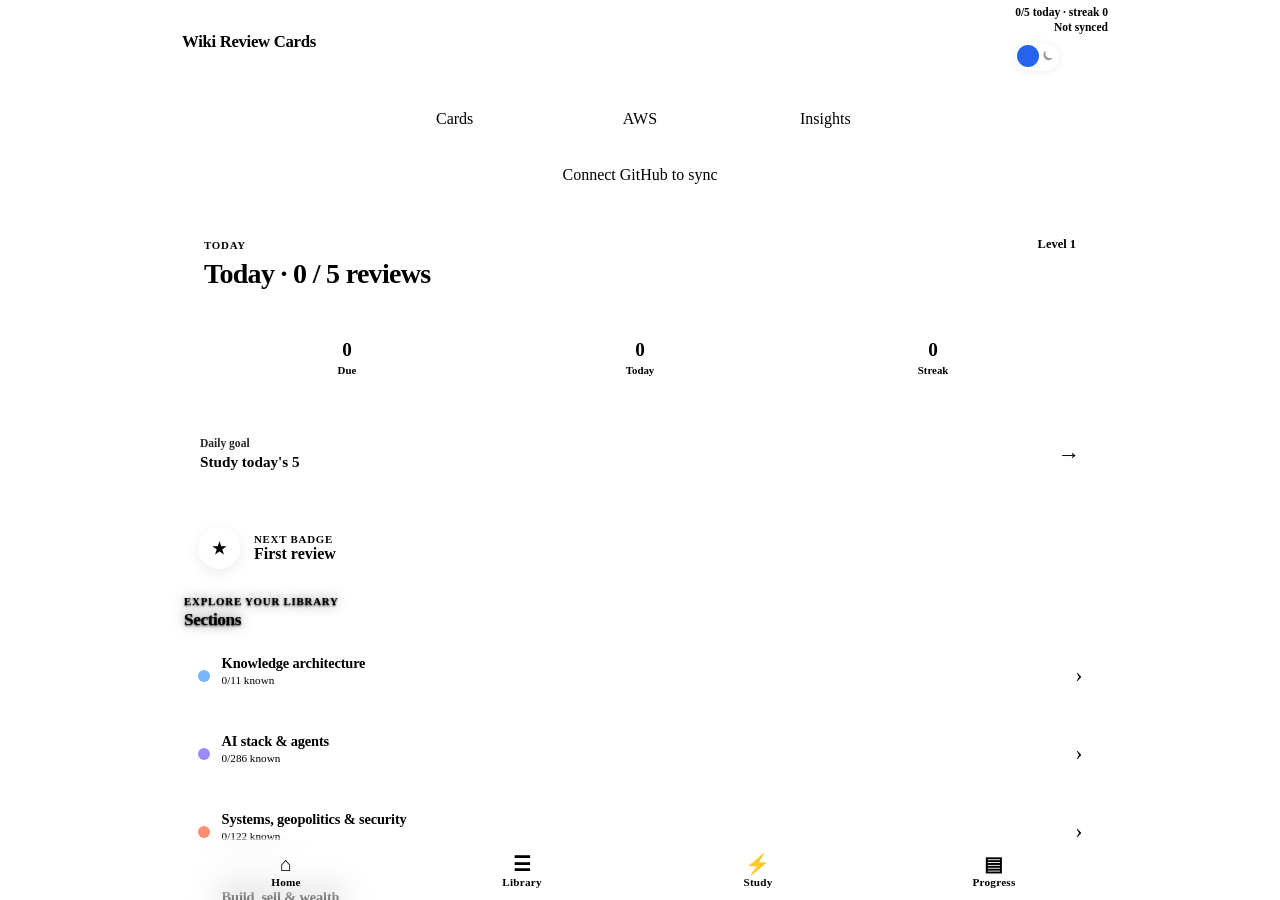
==== commit 1ad54aab: "Fix the mobile Study header so Cards, AWS, and Insights share one chrome. The universal margin reset" ====
--- a/index.html
+++ b/index.html
@@ -11,8 +11,8 @@
   <script src="dong-ui/theme.js"></script>
   <link rel="stylesheet" href="dong-ui/theme.css?v=6" />
   <link rel="stylesheet" href="/ui/shell.css?v=1" />
-  <link rel="stylesheet" href="styles.css?v=14" />
-  <link rel="stylesheet" href="suite.css?v=2" />
+  <link rel="stylesheet" href="styles.css?v=15" />
+  <link rel="stylesheet" href="suite.css?v=3" />
   <link rel="icon" href="data:image/svg+xml,<svg xmlns='http://www.w3.org/2000/svg' viewBox='0 0 100 100'><text y='.9em' font-size='90'>🧠</text></svg>" />
 </head>
 <body class="dx">
@@ -21,6 +21,7 @@
     <svg width="18" height="18" viewBox="0 0 24 24" fill="none" stroke="currentColor" stroke-width="2.2" stroke-linecap="round" aria-hidden="true"><path d="M6 6l12 12M18 6 6 18"/></svg>
   </button>
   <div id="app">
+    <div class="study-chrome">
     <header id="topbar" class="dx-header">
       <a class="dx-home" href="/" aria-label="Home"><svg viewBox="0 0 24 24" fill="none" stroke="currentColor" stroke-width="2" stroke-linecap="round" stroke-linejoin="round" aria-hidden="true"><path d="M3 10.5 12 3l9 7.5"/><path d="M5 9.5V21h14V9.5"/></svg></a>
       <button id="back-btn" class="icon-btn hidden" aria-label="Back">&#8592;</button>
@@ -38,6 +39,7 @@
       <a class="dx-tab" href="/wiki-flashcards/#/aws" data-suite="aws">AWS</a>
       <a class="dx-tab" href="/wiki-flashcards/insights/" data-suite="insights">Insights</a>
     </nav>
+    </div>
     <div id="connect" hidden>
       <button type="button" id="btn-connect">Connect GitHub to sync</button>
     </div>
--- a/styles.css
+++ b/styles.css
@@ -178,15 +178,16 @@
   flex-direction: column;
   align-items: flex-end;
   justify-content: center;
+  flex: 0 0 auto;
+  width: max-content;
+  max-width: 46vw;
   min-width: 0;
-  max-width: 46%;
   gap: 1px;
-  flex: 0 1 auto;
 }
 #topbar-meta:empty { display: none; }
 #topbar-meta,
 #sync-label {
-  max-width: 100%;
+  max-width: 46vw;
   overflow: hidden;
   text-overflow: ellipsis;
   white-space: nowrap;
@@ -1729,6 +1730,7 @@
   max-height: 100dvh;
   max-width: 100%;
 }
+html.practice-focus .study-chrome,
 html.practice-focus #topbar,
 html.practice-focus .suite-nav,
 html.practice-focus .dx-tabs,
@@ -2630,5 +2632,8 @@
   text-shadow: 0 1px 2px hsl(0 0% 0% / 0.85), 0 0 12px hsl(0 0% 0% / 0.6);
 }
 
-.dx-actions { min-width: 0; }
-#topbar-status { max-width: min(42vw, 46%); }
+.dx-actions {
+  flex: 0 0 auto;
+  align-items: center;
+  min-width: 0;
+}
--- a/suite.css
+++ b/suite.css
@@ -1 +1,63 @@
-/* Study tabs (Cards, AWS, Insights) use the shell kit: .dx-tabs / .dx-tab. */
+/* Study tabs (Cards, AWS, Insights) share one sticky header + tab pill.
+
+   styles.css resets margin and padding on every element. That reset beats the
+   shell kit's :where(.dx-tabs) rules, so on Cards and AWS the pill lost its
+   centering margin and inner padding and sat flush against the left edge.
+   Insights does not use that reset, so its pill stayed centered. These rules
+   use real specificity so all three tabs match the shell. */
+
+.study-chrome {
+  position: sticky;
+  top: 0;
+  z-index: 50;
+  flex: 0 0 auto;
+}
+
+/* The bar sticks as one piece. A second sticky header inside it fights the
+   wrapper on the scrolling Insights page. */
+.study-chrome > #topbar {
+  position: relative;
+  top: auto;
+}
+
+.suite-nav.dx-tabs {
+  display: flex;
+  gap: 4px;
+  width: min(560px, calc(100% - 24px));
+  margin: 8px auto 0;
+  padding: 4px;
+  border-radius: 999px;
+  background: var(--dx-card);
+  border: 1px solid var(--dx-border);
+  overflow-x: auto;
+  scrollbar-width: none;
+  -webkit-backdrop-filter: blur(var(--dx-blur));
+  backdrop-filter: blur(var(--dx-blur));
+}
+
+.suite-nav.dx-tabs > a,
+.suite-nav.dx-tabs > button {
+  flex: 1 1 0;
+  display: flex;
+  align-items: center;
+  justify-content: center;
+  min-height: 44px;
+  margin: 0;
+  padding: 0 10px;
+  border: 0;
+  border-radius: 999px;
+  background: transparent;
+  color: var(--dx-muted);
+  font: 600 0.9rem/1.1 var(--dx-font);
+  text-decoration: none;
+  white-space: nowrap;
+  cursor: pointer;
+}
+
+.suite-nav.dx-tabs > a[aria-current="page"],
+.suite-nav.dx-tabs > a[aria-selected="true"],
+.suite-nav.dx-tabs > button[aria-current="page"],
+.suite-nav.dx-tabs > button[aria-selected="true"] {
+  background: var(--dx-accent-soft);
+  color: var(--dx-accent);
+}
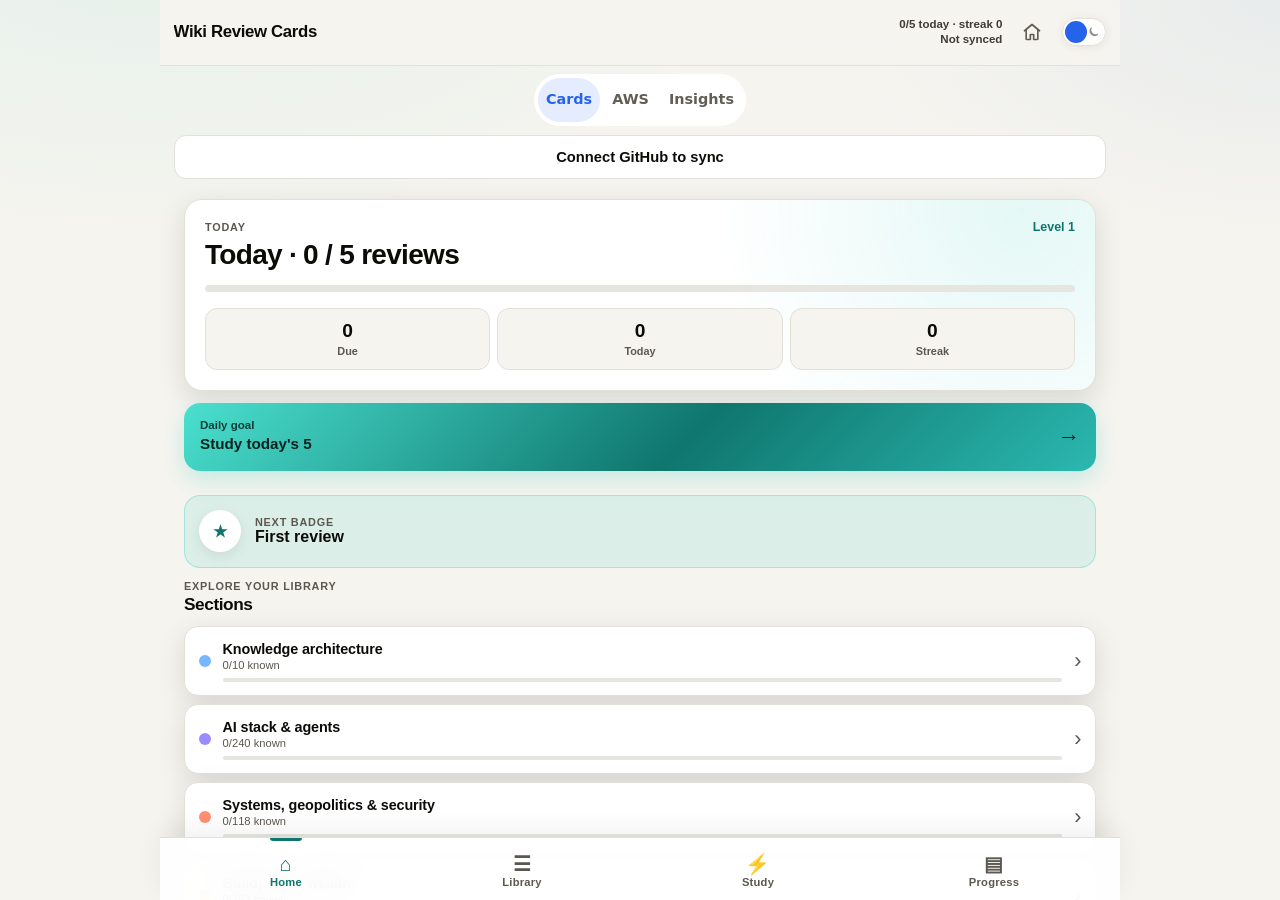
==== commit 104e90d9: "Sync wiki flashcards (1982 concepts)" ====
--- a/index.html
+++ b/index.html
@@ -10,42 +10,34 @@
   <link href="https://fonts.googleapis.com/css2?family=Encode+Sans:wght@400;500;600;700&display=swap" rel="stylesheet" />
   <script src="dong-ui/theme.js"></script>
   <link rel="stylesheet" href="dong-ui/theme.css?v=6" />
-  <link rel="stylesheet" href="/ui/shell.css?v=1" />
-  <link rel="stylesheet" href="styles.css?v=15" />
-  <link rel="stylesheet" href="suite.css?v=3" />
+  <link rel="stylesheet" href="styles.css?v=10" />
+  <link rel="stylesheet" href="suite.css?v=1" />
   <link rel="icon" href="data:image/svg+xml,<svg xmlns='http://www.w3.org/2000/svg' viewBox='0 0 100 100'><text y='.9em' font-size='90'>🧠</text></svg>" />
 </head>
-<body class="dx">
+<body>
   <a class="skip-link" href="#view-root">Skip to content</a>
-  <button type="button" id="practice-focus-exit" class="practice-focus-exit" hidden aria-label="Exit">
-    <svg width="18" height="18" viewBox="0 0 24 24" fill="none" stroke="currentColor" stroke-width="2.2" stroke-linecap="round" aria-hidden="true"><path d="M6 6l12 12M18 6 6 18"/></svg>
-  </button>
   <div id="app">
-    <div class="study-chrome">
-    <header id="topbar" class="dx-header">
-      <a class="dx-home" href="/" aria-label="Home"><svg viewBox="0 0 24 24" fill="none" stroke="currentColor" stroke-width="2" stroke-linecap="round" stroke-linejoin="round" aria-hidden="true"><path d="M3 10.5 12 3l9 7.5"/><path d="M5 9.5V21h14V9.5"/></svg></a>
+    <header id="topbar">
       <button id="back-btn" class="icon-btn hidden" aria-label="Back">&#8592;</button>
-      <h1 id="topbar-title" class="dx-title">Wiki Review Cards</h1>
-      <div class="dx-actions">
-        <div id="topbar-status">
-          <span id="topbar-meta"></span>
-          <span id="sync-label" aria-live="polite"></span>
-        </div>
-        <button type="button" data-dong-theme-toggle aria-label="Toggle color theme"></button>
+      <h1 id="topbar-title">Wiki Review Cards</h1>
+      <div id="topbar-status">
+        <span id="topbar-meta"></span>
+        <span id="sync-label" aria-live="polite"></span>
       </div>
+      <a class="dong-home-link" href="https://dong-xuyong.github.io/" aria-label="Back to all apps" title="All apps"><svg viewBox="0 0 24 24" width="20" height="20" fill="none" stroke="currentColor" stroke-width="2" stroke-linecap="round" stroke-linejoin="round" aria-hidden="true"><path d="M3 10.5 12 3l9 7.5"/><path d="M5 9.5V20a1 1 0 0 0 1 1h4v-6h4v6h4a1 1 0 0 0 1-1V9.5"/></svg></a>
+      <button type="button" data-dong-theme-toggle aria-label="Toggle color theme"></button>
     </header>
-    <nav class="suite-nav dx-tabs" aria-label="Study sections">
-      <a class="dx-tab" href="/wiki-flashcards/#/" data-suite="cards">Cards</a>
-      <a class="dx-tab" href="/wiki-flashcards/#/aws" data-suite="aws">AWS</a>
-      <a class="dx-tab" href="/wiki-flashcards/insights/" data-suite="insights">Insights</a>
+    <nav class="suite-nav" aria-label="Study sections">
+      <a href="/wiki-flashcards/#/" data-suite="cards">Cards</a>
+      <a href="/wiki-flashcards/#/aws" data-suite="aws">AWS</a>
+      <a href="/wiki-flashcards/insights/" data-suite="insights">Insights</a>
     </nav>
-    </div>
     <div id="connect" hidden>
       <button type="button" id="btn-connect">Connect GitHub to sync</button>
     </div>
 
     <main id="view-root" tabindex="-1">
-      <div id="loading" class="dx-on-bg" role="status">Loading concepts&hellip;</div>
+      <div id="loading" role="status">Loading concepts&hellip;</div>
     </main>
 
     <div id="live-status" class="sr-only" role="status" aria-live="polite" aria-atomic="true"></div>
@@ -74,7 +66,6 @@
   <script src="agent-feed.js?v=2"></script>
   <script src="analytics.js?v=8"></script>
   <script src="aws-study.js?v=1"></script>
-  <script src="video-dedupe.js?v=1"></script>
-  <script src="app.js?v=18"></script>
+  <script src="app.js?v=15"></script>
 </body>
 </html>
--- a/styles.css
+++ b/styles.css
@@ -4,28 +4,28 @@
    ========================================================= */
 
 :root {
-  /* Surfaces, type, and accent follow the shell kit. */
-  --bg: var(--dx-bg);
-  --bg-soft: var(--dx-card-solid);
-  --bg-mid: var(--dx-card-solid);
-  --bg-raised: var(--dx-card);
-  --bg-card: var(--dx-card);
-  --bg-elevated: var(--dx-card-solid);
-  --border: var(--dx-border);
-  --border-soft: var(--dx-border);
-  --shadow: var(--dx-shadow);
+  /* Surfaces — dual theme (full colors; avoid hsl(var(--border)) self-ref) */
+  --bg: #f6f4ef;
+  --bg-soft: #ebeae5;
+  --bg-mid: #ebeae5;
+  --bg-raised: #ffffff;
+  --bg-card: #ffffff;
+  --bg-elevated: #ebeae5;
+  --border: #e2e0d9;
+  --border-soft: rgba(13, 11, 8, 0.12);
+  --shadow: 0 8px 28px rgba(20, 18, 12, 0.08);
   --max: 960px;
 
   /* Text */
-  --text: var(--dx-text);
-  --text-dim: var(--dx-muted);
-  --text-mute: var(--dx-muted);
-
-  /* Accent */
-  --accent: var(--dx-accent);
-  --accent-soft: var(--dx-accent-soft);
-  --accent-border: var(--dx-border);
-  --accent-ink: var(--dx-accent-fg);
+  --text: #0d0b08;
+  --text-dim: #3f3b36;
+  --text-mute: #5c574f;
+
+  /* Accent — mint deepened for light backgrounds */
+  --accent: #0f766e;
+  --accent-soft: rgba(62, 207, 191, 0.14);
+  --accent-border: rgba(62, 207, 191, 0.35);
+  --accent-ink: #06221f;
 
   /* Semantic — deepened for light backgrounds */
   --green: #15803d;
@@ -37,16 +37,16 @@
   --yt: #c62828;
   --hl-ink: #06221f;
 
-  /* Type */
-  --font-ui: var(--dx-font);
-  --font-display: var(--dx-font);
+  /* Type — Encode Sans via dong-ui --font-sans */
+  --font-ui: var(--font-sans);
+  --font-display: var(--font-sans);
 
   /* Shape & motion */
-  --radius: var(--dx-radius);
-  --radius-sm: var(--dx-radius-sm);
-  --radius-card: var(--dx-radius);
+  --radius: 16px;
+  --radius-sm: 12px;
+  --radius-card: 14px;
   --radius-pill: 999px;
-  --shadow-card: var(--dx-shadow);
+  --shadow-card: 0 8px 28px rgba(0, 0, 0, 0.12);
   --ease-out: cubic-bezier(0.22, 1, 0.36, 1);
   --ease-spring: cubic-bezier(0.34, 1.4, 0.64, 1);
   --dur-fast: 160ms;
@@ -57,22 +57,21 @@
 }
 
 html.dark {
-  --bg: var(--dx-bg);
-  --bg-soft: var(--dx-card-solid);
-  --bg-mid: var(--dx-card-solid);
-  --bg-raised: var(--dx-card);
-  --bg-card: var(--dx-card);
-  --bg-elevated: var(--dx-card-solid);
-  --border: var(--dx-border);
-  --shadow: var(--dx-shadow);
-  --border-soft: var(--dx-border);
-  --text: var(--dx-text);
-  --text-dim: var(--dx-muted);
-  --text-mute: var(--dx-muted);
-  --accent: var(--dx-accent);
-  --accent-soft: var(--dx-accent-soft);
-  --accent-border: var(--dx-border);
-  --accent-ink: var(--dx-accent-fg);
+  --bg: #141414;
+  --bg-soft: #1c1c1c;
+  --bg-mid: #1f1f1f;
+  --bg-raised: #1f1f1f;
+  --bg-card: #1f1f1f;
+  --bg-elevated: #2b2b2b;
+  --border: #2b2b2b;
+  --shadow: 0 8px 28px rgba(0, 0, 0, 0.35);
+  --border-soft: rgba(239, 238, 236, 0.12);
+  --text: #efeeec;
+  --text-dim: #d0cec9;
+  --text-mute: #b0aea8;
+  --accent: #3ecfbf;
+  --accent-soft: rgba(62, 207, 191, 0.14);
+  --accent-border: rgba(62, 207, 191, 0.35);
   --green: #4ade80;
   --green-soft: rgba(74, 222, 128, 0.14);
   --red: #f07178;
@@ -81,7 +80,7 @@
   --amber-soft: rgba(232, 184, 74, 0.14);
   --yt: #ff4444;
   --hl-ink: #c8fff6;
-  --shadow-card: var(--dx-shadow);
+  --shadow-card: 0 8px 28px rgba(0, 0, 0, 0.28);
 }
 
 * { box-sizing: border-box; margin: 0; padding: 0; }
@@ -90,26 +89,34 @@
   height: 100%;
   min-height: 100%;
   margin: 0;
-  color: var(--dx-text);
-  font-family: var(--dx-font);
+  color: var(--text);
+  font-family: var(--font-ui);
   font-optical-sizing: auto;
   -webkit-font-smoothing: antialiased;
   -webkit-tap-highlight-color: transparent;
-  background-color: transparent;
-  background-image: none;
-}
-html { background-color: var(--dx-bg); }
-body.dx { overflow-x: clip; }
+  background-color: var(--bg);
+  background-image:
+    radial-gradient(1200px 600px at 12% -8%, rgba(62, 207, 191, 0.09), transparent 55%),
+    radial-gradient(900px 500px at 100% 0%, rgba(70, 140, 200, 0.08), transparent 50%),
+    radial-gradient(700px 420px at 50% 110%, rgba(62, 207, 191, 0.05), transparent 55%),
+    repeating-linear-gradient(
+      -18deg,
+      transparent,
+      transparent 11px,
+      rgba(255, 255, 255, 0.012) 11px,
+      rgba(255, 255, 255, 0.012) 12px
+    );
+  background-attachment: fixed;
+}
 
 #app {
   display: flex;
   flex-direction: column;
   min-height: 100dvh;
   height: 100dvh;
-  max-width: min(var(--max), 100%);
+  max-width: var(--max);
   margin: 0 auto;
   position: relative;
-  background: transparent;
 }
 
 .skip-link {
@@ -143,24 +150,20 @@
 #topbar {
   position: sticky;
   top: 0;
-  z-index: 50;
-  display: flex;
-  align-items: center;
-  gap: 10px;
-  min-height: 56px;
-  min-width: 0;
-  padding: 6px max(12px, env(safe-area-inset-right)) 6px max(12px, env(safe-area-inset-left));
-  padding-top: max(6px, env(safe-area-inset-top));
-  background: var(--dx-header);
-  backdrop-filter: blur(var(--dx-blur)) saturate(1.4);
-  -webkit-backdrop-filter: blur(var(--dx-blur)) saturate(1.4);
-  border-bottom: 1px solid var(--dx-border);
-  color: var(--dx-text);
+  z-index: 20;
+  display: flex;
+  align-items: center;
+  gap: 0.5rem;
+  padding: 0.65rem 0.85rem;
+  padding-top: calc(0.65rem + env(safe-area-inset-top));
+  background: color-mix(in srgb, var(--bg) 88%, transparent);
+  backdrop-filter: blur(12px);
+  -webkit-backdrop-filter: blur(12px);
+  border-bottom: 1px solid var(--border);
 }
 #topbar-title,
 #topbar h1 {
-  font-family: var(--dx-font);
-  color: var(--dx-text);
+  font-family: var(--font-display);
   margin: 0;
   font-size: 1.05rem;
   font-weight: 700;
@@ -178,16 +181,15 @@
   flex-direction: column;
   align-items: flex-end;
   justify-content: center;
-  flex: 0 0 auto;
-  width: max-content;
-  max-width: 46vw;
   min-width: 0;
+  max-width: 46%;
   gap: 1px;
+  flex: 0 1 auto;
 }
 #topbar-meta:empty { display: none; }
 #topbar-meta,
 #sync-label {
-  max-width: 46vw;
+  max-width: 100%;
   overflow: hidden;
   text-overflow: ellipsis;
   white-space: nowrap;
@@ -205,11 +207,13 @@
 #btn-connect {
   width: 100%;
   min-height: 44px;
-  border-radius: var(--dx-radius-sm);
-  border: 1px solid var(--dx-border);
-  background: var(--dx-card);
-  color: var(--dx-text);
-  font: 600 0.92rem/1 var(--dx-font);
+  border-radius: 12px;
+  border: 1px solid var(--border);
+  background: var(--bg-card);
+  color: var(--text);
+  font: inherit;
+  font-size: 0.92rem;
+  font-weight: 700;
   cursor: pointer;
 }
 #btn-connect:active { transform: scale(0.99); }
@@ -279,9 +283,9 @@
   grid-template-columns: repeat(4, 1fr);
   width: min(100%, var(--max));
   transform: translateX(-50%);
-  border-top: 1px solid var(--dx-border);
-  background: var(--dx-header);
-  box-shadow: var(--dx-shadow);
+  border-top: 1px solid var(--border);
+  background: color-mix(in srgb, var(--bg-raised) 92%, transparent);
+  box-shadow: 0 -8px 24px rgba(20, 18, 12, 0.06);
   backdrop-filter: blur(16px);
   -webkit-backdrop-filter: blur(16px);
   padding: 0.25rem 0.5rem env(safe-area-inset-bottom);
@@ -336,13 +340,12 @@
 
 /* ---------- Panels ---------- */
 .panel {
-  background: var(--dx-card);
-  border: 1px solid var(--dx-border);
-  border-radius: var(--dx-radius);
+  background: linear-gradient(165deg, var(--bg-raised) 0%, var(--bg-card) 100%);
+  border: 1px solid var(--border-soft);
+  border-radius: var(--radius);
   padding: 16px;
   margin-bottom: 12px;
-  box-shadow: var(--dx-shadow);
-  color: var(--dx-text);
+  box-shadow: var(--shadow-card);
 }
 
 /* ---------- Insights-aligned dashboard language ---------- */
@@ -355,10 +358,12 @@
   text-transform: uppercase;
 }
 .learning-hero {
-  border: 1px solid var(--dx-border);
-  border-radius: var(--dx-radius);
-  background: var(--dx-card);
-  box-shadow: var(--dx-shadow);
+  border: 1px solid var(--border);
+  border-radius: calc(var(--radius-card) + 4px);
+  background:
+    radial-gradient(circle at 92% 5%, var(--accent-soft), transparent 36%),
+    var(--bg-raised);
+  box-shadow: var(--shadow-card);
   padding: 1.2rem;
   margin-bottom: 0.75rem;
 }
@@ -509,9 +514,9 @@
   padding: 0.9rem 1rem;
   border: 0;
   border-radius: var(--radius);
-  background: var(--dx-accent);
-  box-shadow: var(--dx-shadow);
-  color: var(--dx-accent-fg);
+  background: linear-gradient(135deg, #4ae0cf 0%, var(--accent) 55%, #2bb8b0 100%);
+  box-shadow: 0 8px 22px rgba(62, 207, 191, 0.28);
+  color: var(--accent-ink);
   font: inherit;
   text-align: left;
   cursor: pointer;
@@ -565,8 +570,10 @@
   padding: 1rem;
   border: 1px solid var(--border);
   border-radius: calc(var(--radius-card) + 4px);
-  background: var(--dx-card);
-  box-shadow: var(--dx-shadow);
+  background:
+    radial-gradient(circle at 92% 5%, var(--accent-soft), transparent 36%),
+    var(--bg-raised);
+  box-shadow: var(--shadow-card);
 }
 .level-orb {
   display: grid;
@@ -611,10 +618,8 @@
   gap: 0.85rem;
   margin-bottom: 1.5rem;
   padding: 0.9rem;
-  border: 1px solid var(--dx-border);
-  border-radius: var(--dx-radius);
-  background: var(--dx-card);
-  color: var(--dx-text);
+  border: 1px solid var(--accent-border);
+  background: var(--accent-soft);
 }
 .milestone-card { margin-bottom: 0.75rem; }
 button.milestone-card {
@@ -808,8 +813,8 @@
 .big-btn {
   display: block;
   width: 100%;
-  background: var(--dx-accent);
-  color: var(--dx-accent-fg);
+  background: linear-gradient(135deg, #4ae0cf 0%, var(--accent) 55%, #2bb8b0 100%);
+  color: var(--accent-ink);
   border: none;
   border-radius: var(--radius);
   padding: 16px;
@@ -974,13 +979,13 @@
   transition: background var(--dur-fast) var(--ease-out), color var(--dur-fast), border-color var(--dur-fast), transform var(--dur-fast);
 }
 .filter-chip:active { transform: scale(0.97); }
-.filter-chip.active,
-html.dark .filter-chip.active {
-  background: var(--dx-accent);
-  color: var(--dx-accent-fg);
-  border-color: var(--dx-accent);
+.filter-chip.active {
+  background: var(--accent);
+  color: #fff;
+  border-color: var(--accent);
   font-weight: 750;
 }
+html.dark .filter-chip.active { color: #06221f; }
 
 .lib-group {
   margin-bottom: 8px;
@@ -1180,6 +1185,49 @@
 .badge.known { background: var(--green-soft); color: var(--green); }
 .badge.unknown { background: var(--red-soft); color: var(--red); }
 .badge.due { background: var(--amber-soft); color: var(--amber); }
+.badge.agent { background: var(--accent-soft); color: var(--accent); }
+.agent-row {
+  width: 100%;
+  background: var(--bg-raised);
+  border: 1px solid var(--border);
+  border-radius: var(--radius-card);
+  padding: 13px 14px;
+  margin-bottom: 8px;
+  text-align: left;
+  box-shadow: var(--shadow-card);
+}
+.agent-row .t {
+  font-size: 0.93rem;
+  font-weight: 650;
+  display: flex;
+  align-items: center;
+  gap: 8px;
+  flex-wrap: wrap;
+}
+.agent-actions {
+  display: flex;
+  flex-wrap: wrap;
+  gap: 8px;
+  margin-top: 8px;
+}
+.agent-open,
+.agent-link {
+  display: inline-flex;
+  align-items: center;
+  min-height: 44px;
+  padding: 8px 12px;
+  border-radius: var(--radius-pill);
+  border: 1px solid var(--accent-border);
+  background: var(--accent-soft);
+  color: var(--accent);
+  font: inherit;
+  font-size: 0.75rem;
+  font-weight: 700;
+  text-decoration: none;
+  cursor: pointer;
+}
+.agent-open:active,
+.agent-link:active { opacity: 0.8; }
 
 .kw-row { display: flex; flex-wrap: wrap; gap: 6px; margin-top: 8px; }
 .kw {
@@ -1276,153 +1324,74 @@
 }
 
 /* ---------- Study ---------- */
-html,
-body,
-#view-root,
-#flashcard {
-  overscroll-behavior-x: none;
-}
-
-.study-session {
+#study-wrap { display: flex; flex-direction: column; height: 100%; }
+#study-progress {
+  font-size: 0.78rem;
+  color: var(--text-dim);
+  text-align: center;
+  margin-bottom: 10px;
+  font-weight: 600;
+  letter-spacing: 0.02em;
+}
+#study-progress .progress-track {
+  margin-top: 8px;
+  height: 6px;
+}
+
+/* Motion 3: card flip feel */
+.flashcard {
+  flex: 1;
   display: flex;
   flex-direction: column;
-  gap: 14px;
   width: 100%;
-  max-width: 560px;
-  margin-inline: auto;
-}
-
-.study-progress-wrap {
-  display: flex;
-  flex-direction: column;
-  gap: 8px;
-}
-
-.practice-session-row {
-  display: flex;
-  align-items: center;
-  justify-content: space-between;
-  gap: 12px;
-  min-height: 28px;
-}
-
-.study-progress {
-  margin: 0;
-  font-size: 0.85rem;
-  font-weight: 700;
-  font-variant-numeric: tabular-nums;
-  color: var(--dx-text);
+  color: inherit;
+  font: inherit;
   text-align: left;
-}
-
-.study-progress-bar {
-  height: 4px;
-  border-radius: 999px;
-  background: var(--dx-border);
-  overflow: hidden;
-}
-
-.study-progress-fill {
-  height: 100%;
-  width: 0%;
-  border-radius: inherit;
-  background: linear-gradient(90deg, var(--red), var(--accent));
-  transition: width 0.28s var(--ease-out);
-}
-
-.practice-combo {
-  flex: 0 0 auto;
-  padding: 0.2rem 0.55rem;
-  border-radius: var(--radius-pill);
-  background: var(--red-soft);
-  color: var(--red);
-  font-size: 0.78rem;
+  background:
+    linear-gradient(165deg, rgba(62, 207, 191, 0.06) 0%, transparent 42%),
+    linear-gradient(180deg, var(--bg-card) 0%, var(--bg-elevated) 100%);
+  border: 1px solid var(--border-soft);
+  border-radius: 20px;
+  padding: 24px 18px;
+  min-height: 320px;
+  cursor: pointer;
+  overflow-y: auto;
+  box-shadow: var(--shadow-card);
+  transform-style: preserve-3d;
+  animation: card-in var(--dur-slow) var(--ease-out) both;
+  transition: transform var(--dur) var(--ease-out), box-shadow var(--dur) var(--ease-out);
+}
+.flashcard:active {
+  transform: scale(0.985) rotateX(1.5deg);
+}
+@keyframes card-in {
+  from {
+    opacity: 0;
+    transform: translateY(10px) rotateX(-6deg) scale(0.98);
+  }
+  to {
+    opacity: 1;
+    transform: translateY(0) rotateX(0) scale(1);
+  }
+}
+.flashcard .side-label {
+  font-size: 0.68rem;
   font-weight: 800;
-  letter-spacing: 0.02em;
-}
-
-.practice-combo[hidden] { display: none !important; }
-
-.flashcard {
-  position: relative;
-  display: flex;
-  flex-direction: column;
-  align-items: center;
-  justify-content: center;
-  width: 100%;
-  min-height: clamp(220px, 42dvh, 380px);
-  padding: clamp(22px, 3vw, 40px);
-  border: 1px solid var(--dx-border);
-  border-radius: var(--dx-radius);
-  background: var(--dx-card);
-  color: var(--dx-text);
-  font: inherit;
-  text-align: center;
-  cursor: pointer;
-  box-shadow: var(--dx-shadow);
-  user-select: none;
-  -webkit-user-select: none;
-  touch-action: pan-y;
-  overscroll-behavior: contain;
-  transition:
-    border-color 0.28s var(--ease-out),
-    box-shadow 0.28s var(--ease-out),
-    transform 0.28s var(--ease-out);
-}
-.flashcard:focus-visible {
-  outline: none;
-  border-color: var(--accent);
-  box-shadow: 0 0 0 3px var(--accent-soft);
-}
-.flashcard:active { transform: translateY(0) scale(0.995); }
-.flashcard.is-flipped {
-  border-color: var(--dx-accent);
-  justify-content: flex-start;
-}
-.flashcard-face { width: 100%; }
-.flashcard-front {
-  display: flex;
-  flex-direction: column;
-  align-items: center;
-  justify-content: center;
-  gap: 14px;
-  min-height: clamp(180px, 34dvh, 300px);
-}
-.flashcard-back {
-  display: flex;
-  flex-direction: column;
-  align-items: center;
-  justify-content: center;
-  gap: 8px;
-  width: 100%;
-  min-height: clamp(180px, 34dvh, 300px);
-  animation: face-settle 0.32s var(--ease-out) both;
-}
-.flashcard-back[hidden],
-.flashcard-front[hidden] { display: none !important; }
-.flashcard-hint {
-  font-size: 0.82rem;
-  color: var(--dx-muted);
-  letter-spacing: 0.04em;
   text-transform: uppercase;
-}
-@keyframes face-settle {
-  from { opacity: 0; transform: translateY(8px); }
-  to { opacity: 1; transform: none; }
+  letter-spacing: 0.1em;
+  color: var(--text-mute);
+  margin-bottom: 14px;
 }
 .flashcard .q-text {
   font-family: var(--font-display);
-  font-size: clamp(1.15rem, 4.6vw, 1.65rem);
+  font-size: 1.22rem;
   font-weight: 700;
-  line-height: 1.35;
+  line-height: 1.4;
   letter-spacing: -0.02em;
-  max-width: 22em;
 }
 .flashcard .a-text {
-  font-size: 1.15rem;
-  font-weight: 650;
-  line-height: 1.5;
-  max-width: 22em;
+  font-size: 1.02rem;
+  line-height: 1.58;
 }
 .flashcard .x-text {
   margin-top: 14px;
@@ -1478,73 +1447,31 @@
   color: var(--accent);
 }
 
-#btn-reveal {
-  width: 100%;
-  min-height: 48px;
-  border-radius: var(--dx-radius);
-  border: 1px solid var(--dx-border);
-  background: var(--dx-card);
-  color: var(--dx-text);
-  font: inherit;
-  font-weight: 700;
-  cursor: pointer;
-}
-#btn-reveal[hidden] { display: none !important; }
-
-.study-actions {
-  display: grid;
-  grid-template-columns: repeat(5, minmax(0, 1fr));
-  gap: 6px;
-  position: sticky;
-  bottom: 0;
-  z-index: 4;
-  margin-top: auto;
-  padding: 8px 0 calc(8px + env(safe-area-inset-bottom));
-  background: var(--dx-bg);
-  border-top: 1px solid var(--dx-border);
-}
-.study-actions[hidden] { display: none !important; }
-.btn-rate {
-  display: flex;
-  flex-direction: column;
-  align-items: center;
-  justify-content: center;
-  gap: 2px;
-  min-width: 0;
-  min-height: 52px;
-  padding: 6px 2px;
-  border: 1px solid var(--dx-border);
+.grade-row { display: flex; gap: 8px; margin-top: 12px; }
+.grade-btn {
+  flex: 1;
+  border: none;
   border-radius: var(--radius-sm);
-  background: var(--dx-card);
-  color: var(--dx-text);
-  font: inherit;
-  font-size: 0.72rem;
+  padding: 14px 4px;
+  min-height: 56px;
+  font-family: var(--font-ui);
+  font-size: 0.85rem;
   font-weight: 800;
-  line-height: 1.1;
-  cursor: pointer;
-  overflow: hidden;
-}
-.btn-rate:active { transform: translateY(1px) scale(0.97); }
-.rate-key {
-  font-size: 0.6rem;
-  font-weight: 700;
-  opacity: 0.45;
-  letter-spacing: 0.02em;
-  white-space: nowrap;
-}
-.btn-again { border-color: color-mix(in srgb, var(--red) 45%, transparent); color: var(--red); }
-.btn-again:active { background: var(--red-soft); }
-.btn-hard { border-color: color-mix(in srgb, var(--amber) 55%, transparent); color: var(--amber); }
-.btn-hard:active { background: var(--amber-soft); }
-.btn-good { border-color: color-mix(in srgb, var(--accent) 45%, transparent); color: var(--accent); }
-.btn-good:active { background: var(--accent-soft); }
-.btn-easy {
-  border-color: color-mix(in srgb, var(--accent) 75%, transparent);
-  background: var(--accent-soft);
-  color: var(--accent);
-}
-.btn-easy:active { filter: brightness(0.97); }
-.btn-known { color: var(--dx-text); }
+  cursor: pointer;
+  color: #fff;
+  transition: transform var(--dur-fast) var(--ease-out), filter var(--dur-fast);
+}
+.grade-btn:active { transform: scale(0.96); }
+.grade-btn small {
+  display: block;
+  font-weight: 550;
+  font-size: 0.62rem;
+  margin-top: 3px;
+}
+.grade-again { background: #b42318; }
+.grade-hard { background: #7a5400; }
+.grade-good { background: #0b5c56; }
+.grade-easy { background: #166534; }
 
 .known-row { display: flex; gap: 8px; margin-top: 10px; }
 .known-btn {
@@ -1566,309 +1493,6 @@
   color: var(--green);
   border-color: rgba(74, 222, 128, 0.5);
   background: var(--green-soft);
-}
-.flashcard .q-text.q-compact {
-  font-size: 0.95rem;
-  line-height: 1.4;
-  margin-bottom: 4px;
-  color: var(--dx-muted);
-}
-.card-fold {
-  width: 100%;
-  margin-top: 8px;
-  text-align: left;
-}
-.card-fold-btn {
-  display: flex;
-  align-items: center;
-  justify-content: space-between;
-  gap: 8px;
-  width: 100%;
-  min-height: 44px;
-  padding: 8px 2px;
-  border: 0;
-  border-top: 1px solid var(--dx-border);
-  background: transparent;
-  color: var(--dx-text);
-  font: 700 0.82rem/1.2 var(--dx-font);
-  text-align: left;
-  cursor: pointer;
-}
-.card-fold-chev {
-  color: var(--dx-muted);
-  font-size: 1.1rem;
-  transition: transform var(--dur-fast) var(--ease-out);
-}
-.card-fold-btn[aria-expanded="true"] .card-fold-chev { transform: rotate(90deg); }
-.card-fold-panel { padding: 0 0 8px; }
-.card-fold-panel[hidden] { display: none; }
-.card-fold-panel .video-list,
-.card-fold-panel .x-text { margin-top: 0; }
-.card-fold-panel .kw-row { margin-top: 0; }
-
-.concept-open {
-  display: block;
-  width: 100%;
-  margin: 0;
-  padding: 0;
-  border: 0;
-  background: transparent;
-  color: inherit;
-  font: inherit;
-  text-align: left;
-  cursor: pointer;
-}
-.concept-row.is-known-row { cursor: default; }
-.unhide-btn {
-  display: inline-flex;
-  align-items: center;
-  justify-content: center;
-  width: 100%;
-  min-height: 44px;
-  margin-top: 10px;
-  padding: 0 12px;
-  border-radius: var(--dx-radius-sm);
-  border: 1px solid var(--dx-border);
-  background: var(--dx-card-solid);
-  color: var(--dx-text);
-  font: 700 0.85rem/1 var(--dx-font);
-  cursor: pointer;
-}
-.unhide-btn:active { transform: scale(0.98); }
-
-.ux-continue {
-  display: flex;
-  align-items: center;
-  justify-content: space-between;
-  gap: 12px;
-  width: 100%;
-  min-height: 44px;
-  margin: 0 0 10px;
-  padding: 10px 16px;
-  border: 1px solid var(--dx-border);
-  border-radius: var(--dx-radius);
-  background: var(--dx-card);
-  box-shadow: var(--dx-shadow);
-  color: var(--dx-text);
-  font: inherit;
-  font-weight: 650;
-  text-align: left;
-  cursor: pointer;
-}
-.ux-continue[hidden] { display: none !important; }
-.ux-continue > span:first-child { min-width: 0; flex: 1; }
-.ux-continue small {
-  display: block;
-  margin-bottom: 2px;
-  overflow: hidden;
-  color: var(--dx-muted);
-  font-size: 0.72rem;
-  font-weight: 650;
-  text-overflow: ellipsis;
-  white-space: nowrap;
-}
-.ux-continue strong { display: block; font-size: 1rem; font-weight: 650; }
-.ux-continue-go {
-  flex: 0 0 auto;
-  min-width: 44px;
-  min-height: 44px;
-  display: inline-flex;
-  align-items: center;
-  justify-content: center;
-  color: var(--dx-accent);
-  font-size: 1.25rem;
-}
-.ux-keys {
-  margin: 0;
-  text-align: center;
-  color: var(--dx-muted);
-  font-size: 0.75rem;
-  line-height: 1.4;
-}
-
-#flashcard.ux-dragging { transition: none; z-index: 2; }
-#flashcard.ux-left { border-color: var(--red); }
-#flashcard.ux-right { border-color: var(--accent); }
-#flashcard.ux-up { border-color: var(--dx-accent); }
-.ux-swipe-label {
-  position: absolute;
-  top: 12px;
-  left: 50%;
-  z-index: 3;
-  display: none;
-  align-items: center;
-  justify-content: center;
-  min-width: 44px;
-  min-height: 44px;
-  padding: 0 14px;
-  border: 1px solid var(--dx-border);
-  border-radius: 999px;
-  background: var(--dx-card-solid);
-  color: var(--dx-text);
-  font-size: 0.8125rem;
-  font-weight: 700;
-  pointer-events: none;
-  transform: translateX(-50%);
-}
-.ux-swipe-label.is-on { display: flex; }
-.ux-swipe-label.is-again { color: var(--red); border-color: var(--red); }
-.ux-swipe-label.is-good { color: var(--accent); border-color: var(--accent); }
-.ux-swipe-label.is-move,
-.ux-swipe-label.is-reveal { color: var(--dx-accent); border-color: var(--dx-accent); }
-
-.practice-focus-exit { display: none; }
-.practice-focus-exit[hidden] { display: none !important; }
-
-html.practice-focus,
-html.practice-focus body {
-  background-color: var(--dx-bg);
-  overflow: hidden;
-  overflow-anchor: none;
-}
-html.practice-focus #app {
-  height: 100dvh;
-  max-height: 100dvh;
-  max-width: 100%;
-}
-html.practice-focus .study-chrome,
-html.practice-focus #topbar,
-html.practice-focus .suite-nav,
-html.practice-focus .dx-tabs,
-html.practice-focus #tabbar,
-html.practice-focus #connect,
-html.practice-focus .ux-keys {
-  display: none !important;
-}
-html.practice-focus #view-root {
-  display: flex;
-  flex-direction: column;
-  overflow: hidden;
-  padding:
-    env(safe-area-inset-top, 0px)
-    max(12px, env(safe-area-inset-right, 0px))
-    0
-    max(12px, env(safe-area-inset-left, 0px));
-}
-html.practice-focus .study-session {
-  flex: 1 1 auto;
-  gap: 8px;
-  width: 100%;
-  max-width: 720px;
-  min-height: 0;
-  margin-inline: auto;
-  padding-bottom: calc(96px + env(safe-area-inset-bottom, 0px));
-  overflow: hidden;
-}
-html.practice-focus .study-progress-wrap {
-  flex: 0 0 auto;
-  margin-inline: -12px;
-  padding: 0 12px 6px;
-  border: 0;
-  border-radius: 0;
-  background: var(--dx-bg);
-  box-shadow: none;
-}
-html.practice-focus .practice-session-row {
-  min-height: 44px;
-  padding-right: 48px;
-}
-html.practice-focus .flashcard {
-  flex: 1 1 auto;
-  min-height: 0;
-  overflow: auto;
-  justify-content: flex-start;
-}
-html.practice-focus .flashcard-front,
-html.practice-focus .flashcard-back { min-height: 0; justify-content: center; }
-html.practice-focus .flashcard:not(.is-flipped) .flashcard-front { min-height: 100%; }
-html.practice-focus .practice-focus-exit {
-  position: fixed;
-  z-index: 60;
-  top: env(safe-area-inset-top, 0px);
-  right: env(safe-area-inset-right, 0px);
-  display: inline-flex;
-  align-items: center;
-  justify-content: center;
-  width: 44px;
-  height: 44px;
-  min-width: 44px;
-  min-height: 44px;
-  margin: 0;
-  padding: 0;
-  border: 1px solid var(--dx-border);
-  border-radius: 999px;
-  background: var(--dx-card-solid);
-  color: var(--dx-text);
-  cursor: pointer;
-  touch-action: manipulation;
-}
-html.practice-focus .practice-focus-exit:active { transform: scale(0.96); }
-html.practice-focus .study-actions {
-  position: fixed;
-  z-index: 40;
-  left: 0;
-  right: 0;
-  bottom: 0;
-  width: 100%;
-  max-width: 720px;
-  margin: 0 auto;
-  padding:
-    8px
-    max(12px, env(safe-area-inset-right, 0px))
-    calc(8px + env(safe-area-inset-bottom, 0px))
-    max(12px, env(safe-area-inset-left, 0px));
-  background: var(--dx-bg);
-  border-top: 1px solid var(--dx-border);
-}
-html.practice-focus #btn-reveal:not([hidden]) {
-  position: fixed;
-  z-index: 40;
-  left: 0;
-  right: 0;
-  bottom: calc(8px + env(safe-area-inset-bottom, 0px));
-  display: block;
-  width: min(720px, calc(100% - max(12px, env(safe-area-inset-left, 0px)) - max(12px, env(safe-area-inset-right, 0px))));
-  margin-inline: auto;
-}
-@media (max-width: 400px) {
-  html.practice-focus .flashcard { padding: 16px 12px; }
-  html.practice-focus .btn-rate { min-height: 48px; padding: 6px 1px; font-size: 0.68rem; }
-}
-
-.undo-toast {
-  position: fixed;
-  z-index: 80;
-  left: 50%;
-  bottom: calc(5rem + env(safe-area-inset-bottom));
-  transform: translateX(-50%);
-  display: flex;
-  align-items: center;
-  gap: 12px;
-  max-width: calc(100vw - 24px);
-  min-height: 44px;
-  padding: 6px 6px 6px 14px;
-  border-radius: 999px;
-  background: var(--dx-text);
-  color: var(--dx-bg);
-  box-shadow: var(--dx-shadow);
-  font-size: 0.85rem;
-  font-weight: 700;
-}
-html.practice-focus .undo-toast {
-  bottom: calc(78px + env(safe-area-inset-bottom));
-}
-.undo-toast span { white-space: nowrap; }
-.undo-toast button {
-  min-height: 36px;
-  min-width: 44px;
-  border: 0;
-  border-radius: 999px;
-  background: var(--dx-bg);
-  color: var(--dx-text);
-  font: inherit;
-  font-weight: 800;
-  padding: 0 12px;
-  cursor: pointer;
 }
 
 .done-panel { text-align: center; padding: 44px 16px; }
@@ -2232,7 +1856,6 @@
     opacity: 1;
     transform: none;
   }
-  #flashcard.ux-dragging { transform: none !important; }
 }
 
 /* Focus visibility for keyboard users */
@@ -2243,15 +1866,8 @@
 .status-stats button:focus-visible,
 .icon-btn:focus-visible,
 .big-btn:focus-visible,
-.btn-rate:focus-visible,
+.grade-btn:focus-visible,
 .known-btn:focus-visible,
-.practice-focus-exit:focus-visible,
-#btn-reveal:focus-visible,
-.ux-continue:focus-visible,
-.card-fold-btn:focus-visible,
-.unhide-btn:focus-visible,
-.concept-open:focus-visible,
-.undo-toast button:focus-visible,
 .filter-chip:focus-visible,
 .section-row:focus-visible,
 button.section-row:focus-visible,
@@ -2290,6 +1906,10 @@
 }
 
 @media (max-width: 520px) {
+  #topbar {
+    padding-left: 0.75rem;
+    padding-right: 0.75rem;
+  }
   #view-root {
     padding-inline: 0.75rem;
   }
@@ -2324,26 +1944,25 @@
 .aws-card {
   min-width: 0;
   max-width: 100%;
-  background: var(--dx-card);
-  border: 1px solid var(--dx-border);
-  border-radius: var(--dx-radius);
+  background: var(--bg-raised);
+  border: 1px solid var(--border);
+  border-radius: var(--radius);
   padding: 0.9rem;
-  box-shadow: var(--dx-shadow);
-  color: var(--dx-text);
+  box-shadow: var(--shadow-card);
 }
 .aws-banner,
 .aws-form-error {
   margin: 0;
   padding: 0.65rem 0.75rem;
   border-radius: 12px;
-  background: color-mix(in srgb, var(--amber) 18%, var(--dx-card-solid));
+  background: var(--amber-soft);
   color: var(--amber);
   font-size: 0.92rem;
   font-weight: 750;
 }
 .aws-banner-warn,
 .aws-form-error {
-  background: color-mix(in srgb, var(--red) 14%, var(--dx-card-solid));
+  background: var(--red-soft);
   color: var(--red);
 }
 .aws-status {
@@ -2458,21 +2077,21 @@
 .aws-seg-btn {
   padding: 0 0.7rem;
 }
-.aws-seg-btn[aria-pressed="true"],
-html.dark .aws-seg-btn[aria-pressed="true"] {
-  background: var(--dx-accent);
-  border-color: var(--dx-accent);
-  color: var(--dx-accent-fg);
-}
+.aws-seg-btn[aria-pressed="true"] {
+  background: var(--accent);
+  border-color: var(--accent);
+  color: #f6f4ef;
+}
+html.dark .aws-seg-btn[aria-pressed="true"] { color: #06221f; }
 .aws-btn {
   padding: 0.4rem 0.75rem;
 }
-.aws-btn.primary,
-html.dark .aws-btn.primary {
-  background: var(--dx-accent);
-  border-color: var(--dx-accent);
-  color: var(--dx-accent-fg);
-}
+.aws-btn.primary {
+  background: var(--accent);
+  border-color: var(--accent);
+  color: #f6f4ef;
+}
+html.dark .aws-btn.primary { color: #06221f; }
 .aws-btn.danger {
   background: var(--red-soft);
   border-color: transparent;
@@ -2533,7 +2152,7 @@
   margin: 0.2rem 0 0.6rem;
   font-size: 0.95rem;
 }
-.aws-check input { width: 44px; height: 44px; margin: 0; }
+.aws-check input { width: 1.15rem; height: 1.15rem; }
 .aws-details { margin: 0.3rem 0 0.7rem; }
 .aws-details summary {
   display: flex;
@@ -2614,26 +2233,6 @@
 .aws-link:focus-visible,
 .aws-field input:focus-visible,
 .aws-field textarea:focus-visible {
-  outline: 2px solid var(--dx-accent);
+  outline: 2px solid var(--accent);
   outline-offset: 2px;
 }
-
-/* Text that sits on the art, outside a card. */
-#loading,
-.empty-note,
-.timeline-empty,
-.local-note,
-.home-section > .section-heading,
-.home-section > .section-heading h2,
-.home-section > .section-heading .eyebrow,
-.home-section > .section-heading .text-action,
-.home-section > .section-heading .achievement-total {
-  color: var(--dx-on-bg);
-  text-shadow: 0 1px 2px hsl(0 0% 0% / 0.85), 0 0 12px hsl(0 0% 0% / 0.6);
-}
-
-.dx-actions {
-  flex: 0 0 auto;
-  align-items: center;
-  min-width: 0;
-}
--- a/suite.css
+++ b/suite.css
@@ -1,63 +1,8 @@
-/* Study tabs (Cards, AWS, Insights) share one sticky header + tab pill.
-
-   styles.css resets margin and padding on every element. That reset beats the
-   shell kit's :where(.dx-tabs) rules, so on Cards and AWS the pill lost its
-   centering margin and inner padding and sat flush against the left edge.
-   Insights does not use that reset, so its pill stayed centered. These rules
-   use real specificity so all three tabs match the shell. */
-
-.study-chrome {
-  position: sticky;
-  top: 0;
-  z-index: 50;
-  flex: 0 0 auto;
-}
-
-/* The bar sticks as one piece. A second sticky header inside it fights the
-   wrapper on the scrolling Insights page. */
-.study-chrome > #topbar {
-  position: relative;
-  top: auto;
-}
-
-.suite-nav.dx-tabs {
-  display: flex;
-  gap: 4px;
-  width: min(560px, calc(100% - 24px));
-  margin: 8px auto 0;
-  padding: 4px;
-  border-radius: 999px;
-  background: var(--dx-card);
-  border: 1px solid var(--dx-border);
-  overflow-x: auto;
-  scrollbar-width: none;
-  -webkit-backdrop-filter: blur(var(--dx-blur));
-  backdrop-filter: blur(var(--dx-blur));
-}
-
-.suite-nav.dx-tabs > a,
-.suite-nav.dx-tabs > button {
-  flex: 1 1 0;
-  display: flex;
-  align-items: center;
-  justify-content: center;
-  min-height: 44px;
-  margin: 0;
-  padding: 0 10px;
-  border: 0;
-  border-radius: 999px;
-  background: transparent;
-  color: var(--dx-muted);
-  font: 600 0.9rem/1.1 var(--dx-font);
-  text-decoration: none;
-  white-space: nowrap;
-  cursor: pointer;
-}
-
-.suite-nav.dx-tabs > a[aria-current="page"],
-.suite-nav.dx-tabs > a[aria-selected="true"],
-.suite-nav.dx-tabs > button[aria-current="page"],
-.suite-nav.dx-tabs > button[aria-selected="true"] {
-  background: var(--dx-accent-soft);
-  color: var(--dx-accent);
-}
+.suite-nav { display: flex; gap: 4px; margin: 8px 12px 0; padding: 4px; border-radius: 999px;
+  background: hsl(var(--card)); border: 1px solid hsl(var(--border) / 0.8); max-width: 560px; }
+@media (min-width: 600px) { .suite-nav { margin: 8px auto 0; } }
+.suite-nav a { flex: 1 1 0; display: flex; align-items: center; justify-content: center; min-height: 44px;
+  padding: 0 8px; border-radius: 999px; font: 600 0.9rem/1.1 "Encode Sans", system-ui, sans-serif;
+  color: var(--muted-text); text-decoration: none; white-space: nowrap; }
+.suite-nav a[aria-current="page"] { background: hsl(var(--primary) / 0.12); color: hsl(var(--primary)); }
+.suite-nav a:focus-visible { outline: 2px solid hsl(var(--primary)); outline-offset: 2px; }
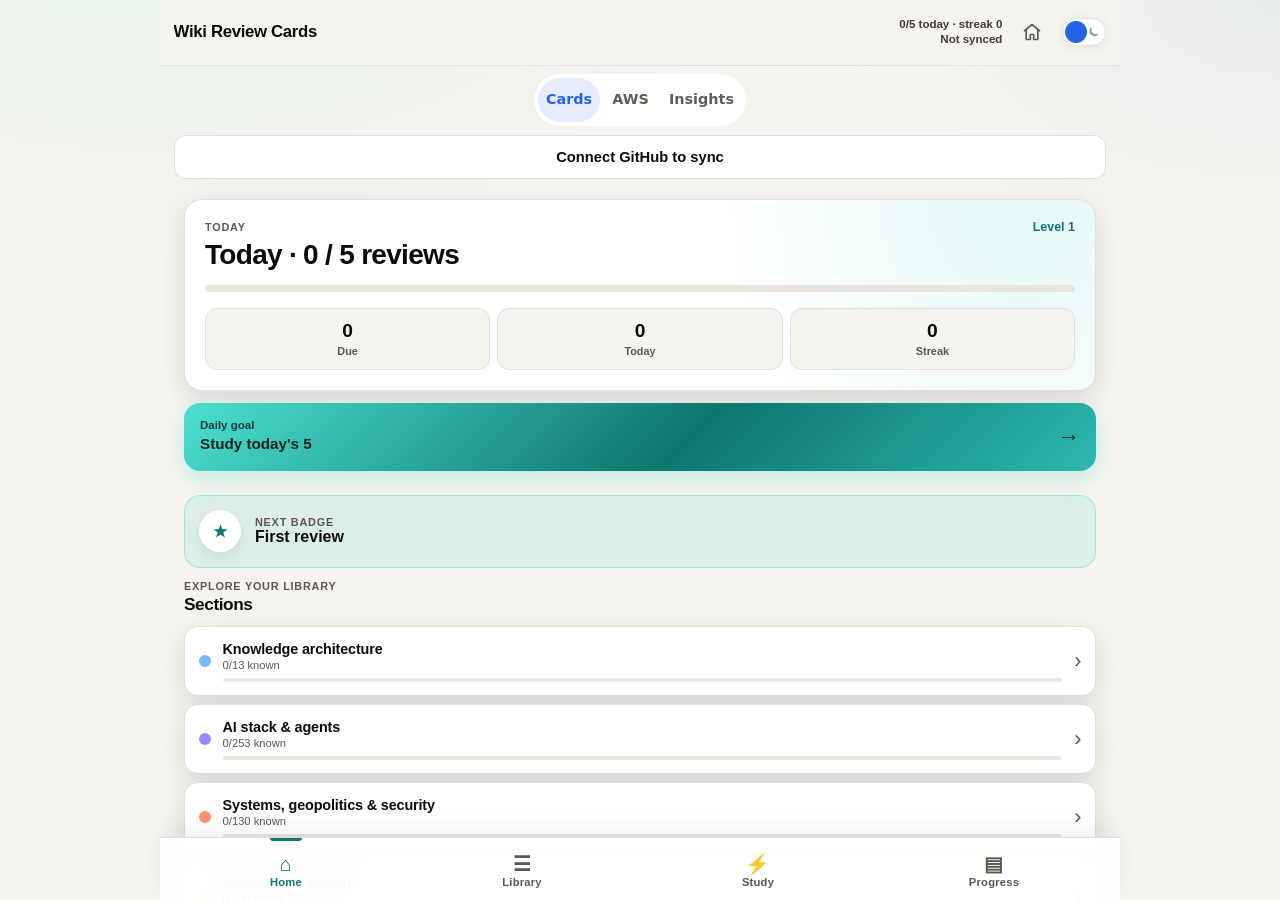
==== commit 8916bc81: "Restore the citation-maps card and add study controls. Literature Search via Citation Maps was missi" ====
--- a/index.html
+++ b/index.html
@@ -10,7 +10,7 @@
   <link href="https://fonts.googleapis.com/css2?family=Encode+Sans:wght@400;500;600;700&display=swap" rel="stylesheet" />
   <script src="dong-ui/theme.js"></script>
   <link rel="stylesheet" href="dong-ui/theme.css?v=6" />
-  <link rel="stylesheet" href="styles.css?v=10" />
+  <link rel="stylesheet" href="styles.css?v=11" />
   <link rel="stylesheet" href="suite.css?v=1" />
   <link rel="icon" href="data:image/svg+xml,<svg xmlns='http://www.w3.org/2000/svg' viewBox='0 0 100 100'><text y='.9em' font-size='90'>🧠</text></svg>" />
 </head>
@@ -66,6 +66,6 @@
   <script src="agent-feed.js?v=2"></script>
   <script src="analytics.js?v=8"></script>
   <script src="aws-study.js?v=1"></script>
-  <script src="app.js?v=15"></script>
+  <script src="app.js?v=16"></script>
 </body>
 </html>
--- a/styles.css
+++ b/styles.css
@@ -1325,6 +1325,20 @@
 
 /* ---------- Study ---------- */
 #study-wrap { display: flex; flex-direction: column; height: 100%; }
+.study-tools {
+  display: flex;
+  justify-content: flex-end;
+  margin-bottom: 8px;
+}
+.study-fullscreen-btn.icon-btn {
+  width: auto;
+  min-width: 44px;
+  height: 44px;
+  padding: 0 12px;
+  font-family: var(--font-ui);
+  font-size: 0.75rem;
+  font-weight: 700;
+}
 #study-progress {
   font-size: 0.78rem;
   color: var(--text-dim);
@@ -1447,7 +1461,8 @@
   color: var(--accent);
 }
 
-.grade-row { display: flex; gap: 8px; margin-top: 12px; }
+.grade-row { display: flex; flex-wrap: wrap; gap: 8px; margin-top: 12px; }
+.grade-row .known-btn { flex: 1 1 100%; }
 .grade-btn {
   flex: 1;
   border: none;
@@ -1493,6 +1508,51 @@
   color: var(--green);
   border-color: rgba(74, 222, 128, 0.5);
   background: var(--green-soft);
+}
+
+html.study-fullscreen,
+html.study-fullscreen body {
+  overflow: hidden;
+}
+html.study-fullscreen #app {
+  max-width: none;
+  height: 100dvh;
+  max-height: 100dvh;
+}
+html.study-fullscreen #topbar,
+html.study-fullscreen .suite-nav,
+html.study-fullscreen #tabbar,
+html.study-fullscreen #connect {
+  display: none !important;
+}
+html.study-fullscreen #view-root {
+  display: flex;
+  flex-direction: column;
+  overflow: hidden;
+  padding:
+    max(8px, env(safe-area-inset-top))
+    max(12px, env(safe-area-inset-right))
+    max(8px, env(safe-area-inset-bottom))
+    max(12px, env(safe-area-inset-left));
+}
+html.study-fullscreen #study-wrap {
+  flex: 1 1 auto;
+  min-height: 0;
+  height: auto;
+}
+html.study-fullscreen .flashcard {
+  flex: 1 1 auto;
+  min-height: 0;
+}
+html.study-fullscreen .study-tools {
+  min-height: 44px;
+}
+html.study-fullscreen .study-fullscreen-btn {
+  position: fixed;
+  z-index: 60;
+  top: env(safe-area-inset-top, 0px);
+  right: env(safe-area-inset-right, 0px);
+  margin: 8px;
 }
 
 .done-panel { text-align: center; padding: 44px 16px; }
